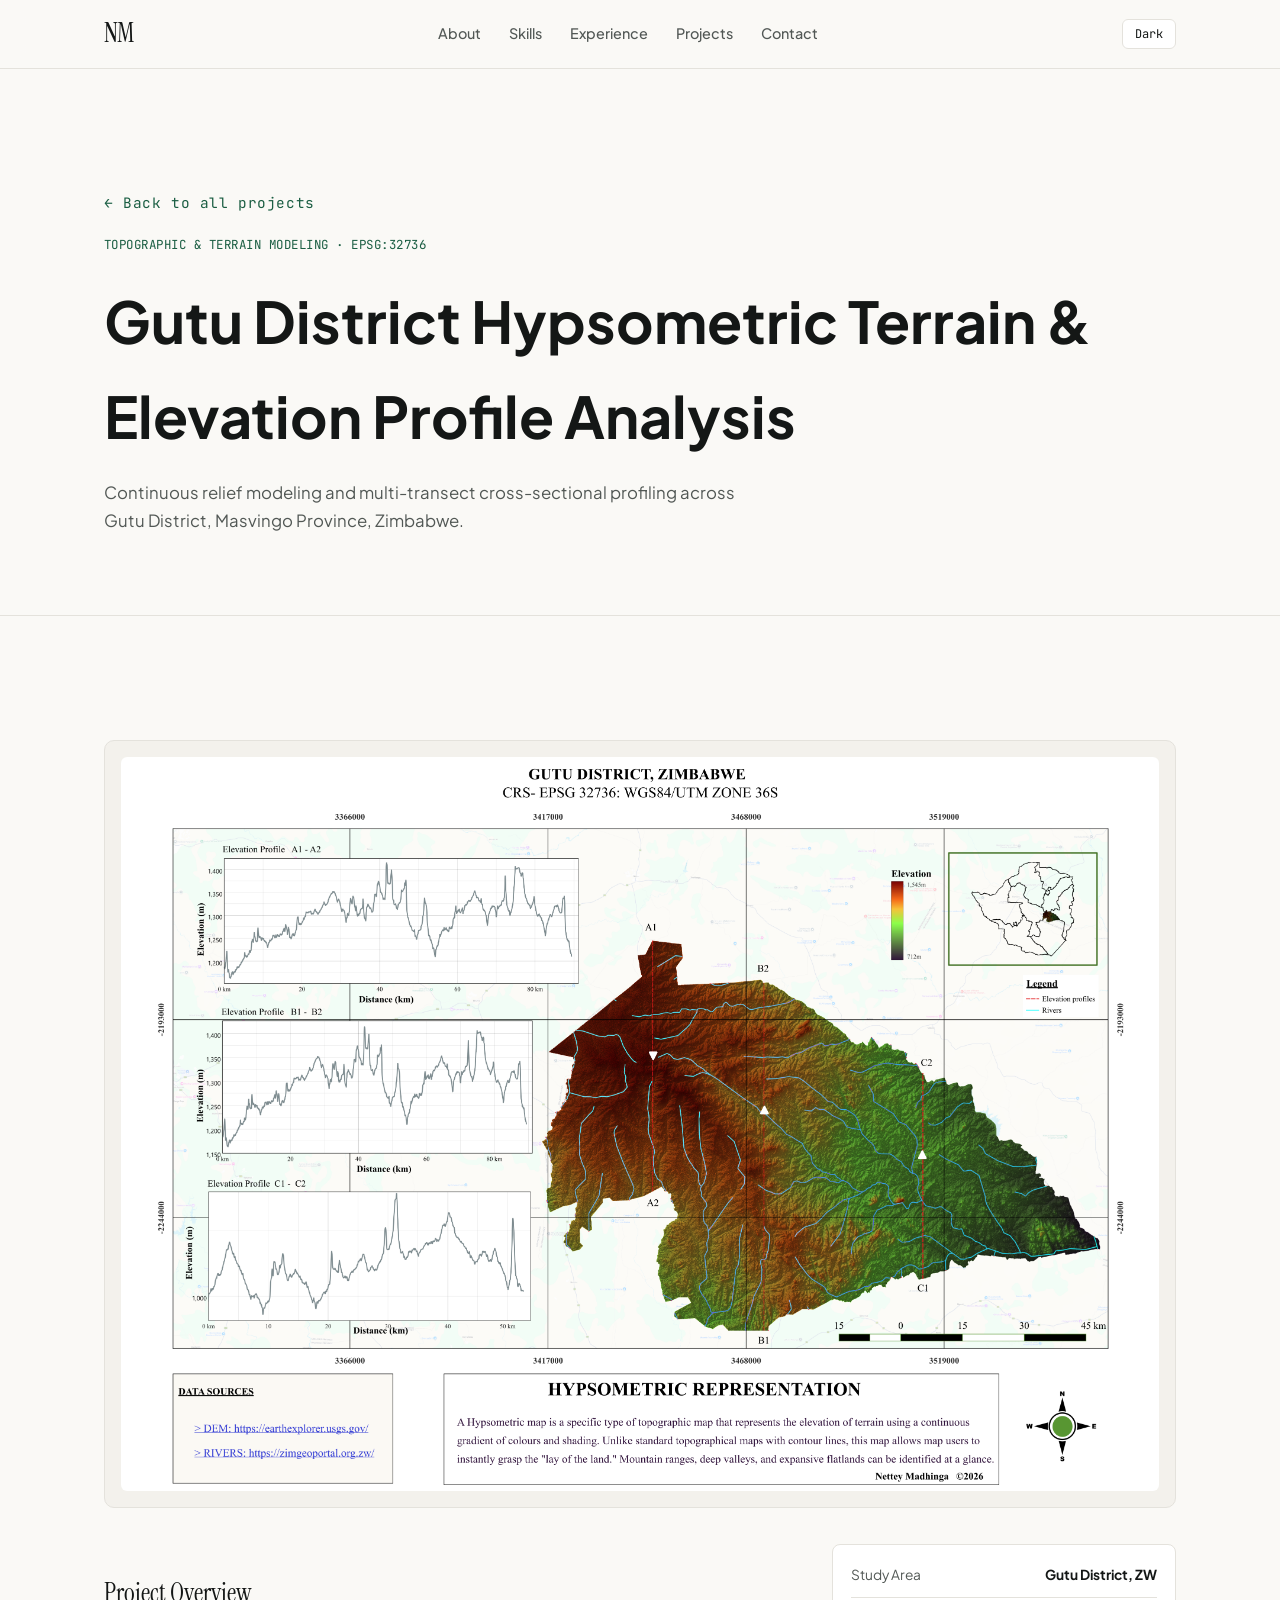
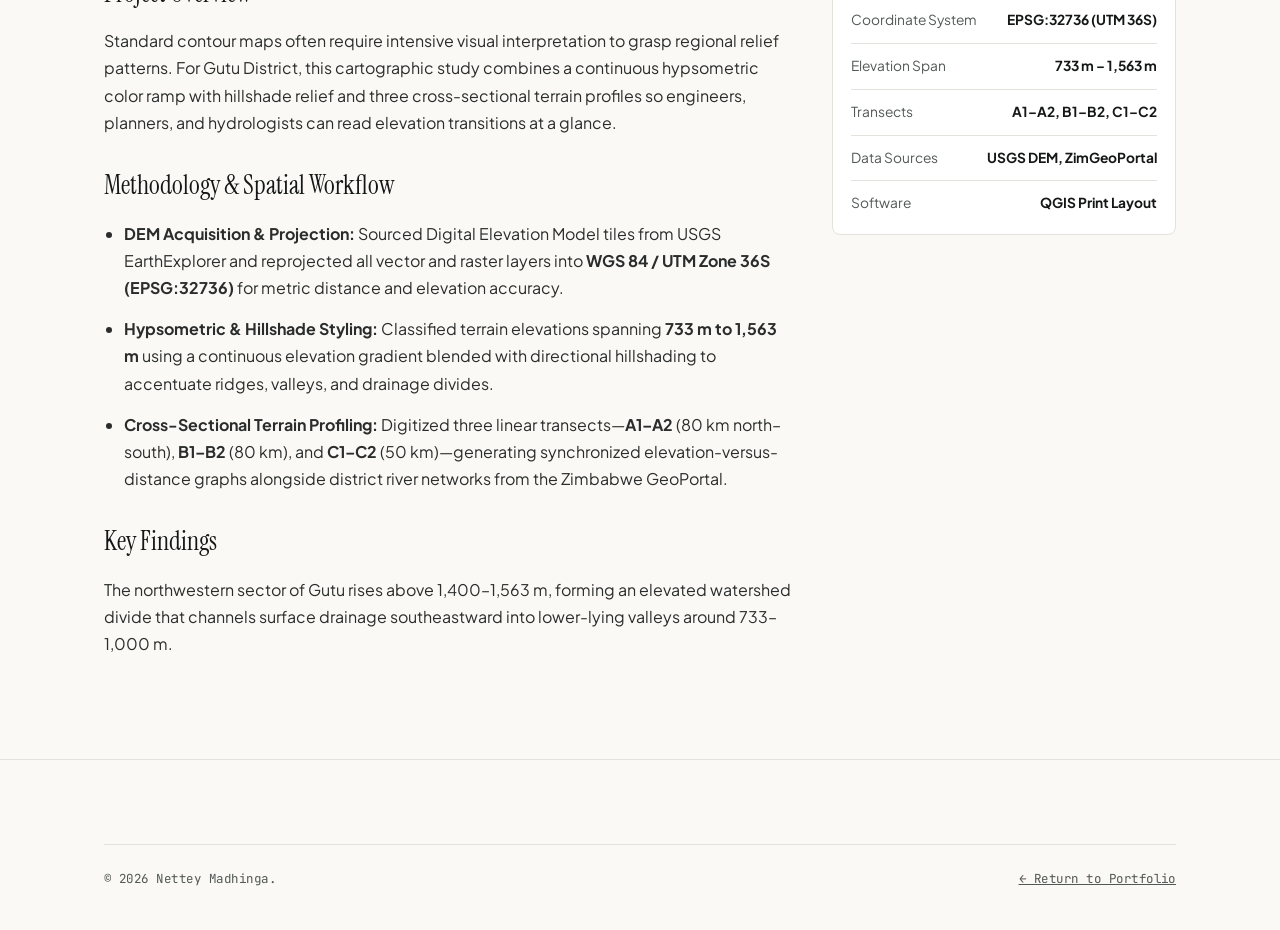
==== projects/gutu-hypsometric.html @ f02226f6 "Add dedicated case studies, Jack Dangermond quote, Oct 2025 graduation, and VS Code" ====
<!DOCTYPE html>
<html lang="en">
<head>
  <meta charset="UTF-8" />
  <meta name="viewport" content="width=device-width, initial-scale=1.0" />
  <title>Gutu District Hypsometric Analysis — Nettey Madhinga</title>
  <link rel="preconnect" href="https://fonts.googleapis.com" />
  <link rel="preconnect" href="https://fonts.gstatic.com" crossorigin />
  <link href="https://fonts.googleapis.com/css2?family=Instrument+Serif:ital@0;1&family=JetBrains+Mono:wght@400;500&family=Plus+Jakarta+Sans:wght@400;500;600;700&display=swap" rel="stylesheet" />
  <link rel="stylesheet" href="../css/style.css" />
  <style>
    .case-hero { padding: 120px 0 48px; border-bottom: 1px solid var(--border); }
    .back-link { display: inline-block; margin-bottom: 20px; color: var(--accent); text-decoration: none; font-size: 0.9rem; }
    .case-map-frame { background: var(--bg-alt); border: 1px solid var(--border); border-radius: 10px; padding: 16px; margin: 36px 0; }
    .case-map-frame img { width: 100%; height: auto; display: block; border-radius: 6px; }
    .case-grid { display: grid; grid-template-columns: 2fr 1fr; gap: 40px; align-items: start; margin-top: 32px; }
    .case-content h3 { margin: 28px 0 12px; font-family: 'Instrument Serif', Georgia, serif; font-size: 1.65rem; font-weight: 400; }
    .case-content p, .case-content li { line-height: 1.7; opacity: 0.9; margin-bottom: 14px; }
    .case-content ul { padding-left: 20px; }
    @media (max-width: 820px) { .case-grid { grid-template-columns: 1fr; } }
  </style>
</head>
<body>
  <header class="site-header">
    <div class="container nav-inner">
      <a href="../index.html" class="brand-mark">NM</a>
      <nav class="nav-links" id="navLinks">
        <a href="../index.html#about">About</a>
        <a href="../index.html#skills">Skills</a>
        <a href="../index.html#experience">Experience</a>
        <a href="../index.html#projects">Projects</a>
        <a href="../index.html#contact">Contact</a>
      </nav>
      <div class="nav-actions">
        <button id="themeToggle" class="icon-btn" aria-label="Toggle dark mode"><span class="theme-label">Dark</span></button>
        <button id="menuToggle" class="icon-btn mobile-only" aria-label="Open menu">Menu</button>
      </div>
    </div>
  </header>

  <main>
    <section class="case-hero">
      <div class="container">
        <a href="../index.html#projects" class="back-link mono">← Back to all projects</a>
        <div class="eyebrow mono">TOPOGRAPHIC & TERRAIN MODELING · EPSG:32736</div>
        <h1 style="font-size: clamp(2.2rem, 4.5vw, 3.6rem); margin: 12px 0 16px;">Gutu District Hypsometric Terrain & Elevation Profile Analysis</h1>
        <p class="hero-lead">Continuous relief modeling and multi-transect cross-sectional profiling across Gutu District, Masvingo Province, Zimbabwe.</p>
      </div>
    </section>

    <section class="section">
      <div class="container">
        <div class="case-map-frame">
          <img src="../assets/maps/gutu-hypsometric.png" alt="Gutu District Hypsometric Representation and Elevation Profiles" />
        </div>

        <div class="case-grid">
          <div class="case-content">
            <h3>Project Overview</h3>
            <p>
              Standard contour maps often require intensive visual interpretation to grasp regional relief patterns. For Gutu District, this cartographic study combines a continuous hypsometric color ramp with hillshade relief and three cross-sectional terrain profiles so engineers, planners, and hydrologists can read elevation transitions at a glance.
            </p>

            <h3>Methodology & Spatial Workflow</h3>
            <ul>
              <li><strong>DEM Acquisition & Projection:</strong> Sourced Digital Elevation Model tiles from USGS EarthExplorer and reprojected all vector and raster layers into <strong>WGS 84 / UTM Zone 36S (EPSG:32736)</strong> for metric distance and elevation accuracy.</li>
              <li><strong>Hypsometric & Hillshade Styling:</strong> Classified terrain elevations spanning <strong>733 m to 1,563 m</strong> using a continuous elevation gradient blended with directional hillshading to accentuate ridges, valleys, and drainage divides.</li>
              <li><strong>Cross-Sectional Terrain Profiling:</strong> Digitized three linear transects—<strong>A1–A2</strong> (80 km north–south), <strong>B1–B2</strong> (80 km), and <strong>C1–C2</strong> (50 km)—generating synchronized elevation-versus-distance graphs alongside district river networks from the Zimbabwe GeoPortal.</li>
            </ul>

            <h3>Key Findings</h3>
            <p>
              The northwestern sector of Gutu rises above 1,400–1,563 m, forming an elevated watershed divide that channels surface drainage southeastward into lower-lying valleys around 733–1,000 m.
            </p>
          </div>

          <aside class="spec-card">
            <div class="spec-row"><span>Study Area</span><b>Gutu District, ZW</b></div>
            <div class="spec-row"><span>Coordinate System</span><b>EPSG:32736 (UTM 36S)</b></div>
            <div class="spec-row"><span>Elevation Span</span><b>733 m – 1,563 m</b></div>
            <div class="spec-row"><span>Transects</span><b>A1–A2, B1–B2, C1–C2</b></div>
            <div class="spec-row"><span>Data Sources</span><b>USGS DEM, ZimGeoPortal</b></div>
            <div class="spec-row"><span>Software</span><b>QGIS Print Layout</b></div>
          </aside>
        </div>
      </div>
    </section>
  </main>

  <footer class="site-footer">
    <div class="container">
      <div class="footer-bottom mono">
        <span>© <span id="year"></span> Nettey Madhinga.</span>
        <a href="../index.html#projects" style="color: inherit;">← Return to Portfolio</a>
      </div>
    </div>
  </footer>
  <script src="../js/main.js"></script>
</body>
</html>
---- css/style.css ----
/* =========================================================
   EDITORIAL CARTOGRAPHIC DESIGN SYSTEM
   ========================================================= */
:root {
  --bg: #FAF9F6;
  --bg-alt: #F3F1EC;
  --surface: #FFFFFF;
  --ink: #141716;
  --ink-muted: #525855;
  --accent: #1B5E43;
  --accent-soft: rgba(27, 94, 67, 0.08);
  --border: #E4E2DC;
  --font-serif: 'Instrument Serif', Georgia, serif;
  --font-sans: 'Plus Jakarta Sans', -apple-system, BlinkMacSystemFont, sans-serif;
  --font-mono: 'JetBrains Mono', monospace;
}

[data-theme="dark"] {
  --bg: #111413;
  --bg-alt: #171B19;
  --surface: #1C211E;
  --ink: #F2F1ED;
  --ink-muted: #9BA39F;
  --accent: #48A87E;
  --accent-soft: rgba(72, 168, 126, 0.12);
  --border: #282E2B;
}

*, *::before, *::after {
  box-sizing: border-box;
  margin: 0;
  padding: 0;
}

html {
  scroll-behavior: smooth;
}

body {
  background-color: var(--bg);
  color: var(--ink);
  font-family: var(--font-sans);
  line-height: 1.65;
  -webkit-font-smoothing: antialiased;
  transition: background-color 0.25s ease, color 0.25s ease;
}

.mono {
  font-family: var(--font-mono);
  font-size: 0.78rem;
  letter-spacing: 0.04em;
}

.container {
  width: 100%;
  max-width: 1120px;
  margin: 0 auto;
  padding: 0 24px;
}

/* =========================================================
   HEADER & NAVIGATION
   ========================================================= */
.site-header {
  position: sticky;
  top: 0;
  z-index: 100;
  background: color-mix(in srgb, var(--bg) 88%, transparent);
  backdrop-filter: blur(12px);
  border-bottom: 1px solid var(--border);
}

.nav-inner {
  height: 68px;
  display: flex;
  align-items: center;
  justify-content: space-between;
}

.brand-mark {
  font-family: var(--font-serif);
  font-size: 1.65rem;
  color: var(--ink);
  text-decoration: none;
  letter-spacing: -0.02em;
}

.nav-links {
  display: flex;
  gap: 28px;
}

.nav-links a {
  text-decoration: none;
  color: var(--ink-muted);
  font-size: 0.9rem;
  font-weight: 500;
  transition: color 0.2s;
}

.nav-links a:hover {
  color: var(--accent);
}

.nav-actions {
  display: flex;
  gap: 10px;
}

.icon-btn {
  background: var(--surface);
  border: 1px solid var(--border);
  color: var(--ink);
  padding: 6px 12px;
  border-radius: 6px;
  font-family: var(--font-mono);
  font-size: 0.75rem;
  cursor: pointer;
}

.icon-btn:hover {
  border-color: var(--accent);
}

.mobile-only {
  display: none;
}

/* =========================================================
   HERO SECTION WITH TOPOGRAPHIC CONTOUR LINES
   ========================================================= */
.hero {
  position: relative;
  padding: 96px 0 72px;
  border-bottom: 1px solid var(--border);
  overflow: hidden;
}

.topo-bg {
  position: absolute;
  inset: 0;
  opacity: 0.06;
  pointer-events: none;
  background-image: url("data:image/svg+xml,%3Csvg width='400' height='400' viewBox='0 0 400 400' xmlns='http://www.w3.org/2000/svg'%3E%3Cpath d='M0 100 Q 120 40, 240 110 T 400 90 M0 200 Q 150 130, 260 210 T 400 180 M0 310 Q 110 250, 250 320 T 400 290' fill='none' stroke='%231B5E43' stroke-width='1.5'/%3E%3C/svg%3E");
}

.eyebrow {
  color: var(--accent);
  text-transform: uppercase;
  margin-bottom: 18px;
}

.hero h1 {
  font-family: var(--font-serif);
  font-weight: 400;
  font-size: clamp(3.4rem, 7vw, 5.5rem);
  line-height: 0.98;
  letter-spacing: -0.02em;
  margin-bottom: 20px;
}

.hero h1 em {
  font-style: italic;
  color: var(--accent);
}

.hero-subtitle {
  font-size: 1.1rem;
  font-weight: 600;
  margin-bottom: 14px;
}

.hero-lead {
  max-width: 640px;
  color: var(--ink-muted);
  font-size: 1.05rem;
  margin-bottom: 32px;
}

.hero-cta {
  display: flex;
  flex-wrap: wrap;
  gap: 12px;
  margin-bottom: 56px;
}

.btn {
  display: inline-flex;
  align-items: center;
  padding: 12px 22px;
  border-radius: 6px;
  font-size: 0.9rem;
  font-weight: 600;
  text-decoration: none;
  transition: all 0.2s ease;
}

.btn-primary {
  background: var(--accent);
  color: #FFFFFF;
}

.btn-primary:hover {
  filter: brightness(1.08);
}

.btn-outline {
  border: 1px solid var(--border);
  background: var(--surface);
  color: var(--ink);
}

.btn-outline:hover {
  border-color: var(--accent);
}

.btn-ghost {
  color: var(--ink-muted);
}

.btn-ghost:hover {
  color: var(--ink);
}

.metrics-bar {
  display: grid;
  grid-template-columns: repeat(4, 1fr);
  gap: 20px;
  padding-top: 32px;
  border-top: 1px solid var(--border);
}

.metric b {
  display: block;
  font-family: var(--font-serif);
  font-size: 1.75rem;
  font-weight: 400;
  line-height: 1.2;
}

.metric span {
  font-size: 0.85rem;
  color: var(--ink-muted);
}

/* =========================================================
   GENERAL SECTIONS
   ========================================================= */
.section {
  padding: 88px 0;
  border-bottom: 1px solid var(--border);
}

.section-alt {
  background: var(--bg-alt);
}

.section-eyebrow {
  color: var(--accent);
  text-transform: uppercase;
  margin-bottom: 10px;
}

.section h2 {
  font-family: var(--font-serif);
  font-weight: 400;
  font-size: clamp(2.1rem, 4vw, 3rem);
  line-height: 1.1;
  margin-bottom: 28px;
}

.section-intro {
  color: var(--ink-muted);
  max-width: 600px;
  margin-top: -14px;
  margin-bottom: 36px;
}

/* =========================================================
   01 — ABOUT
   ========================================================= */
.about-grid {
  display: grid;
  grid-template-columns: 1.35fr 1fr;
  gap: 48px;
  align-items: start;
}

.about-text p {
  margin-bottom: 18px;
  color: var(--ink-muted);
  font-size: 1.02rem;
}

.about-text strong {
  color: var(--ink);
}

.portrait-frame {
  width: 100%;
  aspect-ratio: 4 / 4;
  background: var(--bg-alt);
  border: 1px solid var(--border);
  border-radius: 8px;
  overflow: hidden;
  margin-bottom: 18px;
}

.portrait-frame img {
  width: 100%;
  height: 100%;
  object-fit: cover;
  object-position: center top;
  display: block;
}

.portrait-placeholder {
  width: 100%;
  height: 100%;
  align-items: center;
  justify-content: center;
  color: var(--ink-muted);
}

.spec-card {
  background: var(--surface);
  border: 1px solid var(--border);
  border-radius: 8px;
  padding: 8px 18px;
}

.spec-row {
  display: flex;
  justify-content: space-between;
  gap: 12px;
  padding: 11px 0;
  border-bottom: 1px solid var(--border);
  font-size: 0.86rem;
}

.spec-row:last-child {
  border-bottom: none;
}

.spec-row span {
  color: var(--ink-muted);
}

/* =========================================================
   02 — SKILLS
   ========================================================= */
.skills-grid {
  display: grid;
  grid-template-columns: repeat(2, 1fr);
  gap: 24px 40px;
}

.skill-head {
  display: flex;
  justify-content: space-between;
  margin-bottom: 8px;
  font-size: 0.92rem;
}

.skill-bar {
  height: 6px;
  background: var(--border);
  border-radius: 99px;
  overflow: hidden;
}

.skill-bar i {
  display: block;
  height: 100%;
  background: var(--accent);
  border-radius: 99px;
}

/* =========================================================
   03 — EXPERIENCE & EDUCATION
   ========================================================= */
.timeline {
  display: flex;
  flex-direction: column;
  gap: 32px;
  margin-bottom: 48px;
}

.timeline-item {
  display: grid;
  grid-template-columns: 160px 20px 1fr;
  gap: 20px;
  align-items: start;
}

.timeline-date {
  color: var(--ink-muted);
  padding-top: 3px;
}

.timeline-dot {
  width: 10px;
  height: 10px;
  border-radius: 50%;
  background: var(--accent);
  margin-top: 7px;
  box-shadow: 0 0 0 4px var(--accent-soft);
}

.timeline-meta {
  color: var(--accent);
  display: block;
  margin-bottom: 4px;
}

.timeline-body h4 {
  font-size: 1.12rem;
  margin-bottom: 2px;
}

.timeline-org {
  font-weight: 600;
  font-size: 0.9rem;
  color: var(--ink-muted);
  margin-bottom: 10px;
}

.timeline-body ul {
  padding-left: 18px;
  color: var(--ink-muted);
  font-size: 0.94rem;
}

.timeline-body li {
  margin-bottom: 6px;
}

.edu-block {
  background: var(--surface);
  border: 1px solid var(--border);
  border-radius: 8px;
  padding: 24px;
}

.edu-block h3 {
  font-family: var(--font-serif);
  font-size: 1.5rem;
  font-weight: 400;
  margin-bottom: 14px;
}

.edu-row {
  display: flex;
  justify-content: space-between;
  align-items: center;
  padding: 12px 0;
  border-top: 1px solid var(--border);
  gap: 16px;
}

.edu-row b {
  display: block;
}

.edu-row span {
  font-size: 0.88rem;
  color: var(--ink-muted);
}

/* =========================================================
   04 — PROJECTS GRID
   ========================================================= */
.projects-grid {
  display: grid;
  grid-template-columns: repeat(2, 1fr);
  gap: 28px;
}

.project-featured {
  grid-column: 1 / -1;
  display: grid;
  grid-template-columns: 1.15fr 1fr;
}

.project-card {
  background: var(--surface);
  border: 1px solid var(--border);
  border-radius: 10px;
  overflow: hidden;
  transition: transform 0.2s ease, border-color 0.2s ease;
}

.project-card:hover {
  transform: translateY(-3px);
  border-color: var(--accent);
}

.project-img {
  position: relative;
  aspect-ratio: 4 / 3;
  background: var(--bg-alt);
  border-bottom: 1px solid var(--border);
  display: flex;
  align-items: center;
  justify-content: center;
  padding: 10px;
}

.project-featured .project-img {
  border-bottom: none;
  border-right: 1px solid var(--border);
}

.project-img img {
  width: 100%;
  height: 100%;
  object-fit: contain;
  display: block;
}

.img-fallback {
  color: var(--accent);
  padding: 12px;
  text-align: center;
}

.project-body {
  padding: 26px;
  display: flex;
  flex-direction: column;
}

.project-coords {
  color: var(--accent);
  margin-bottom: 8px;
}

.project-body h3 {
  font-family: var(--font-serif);
  font-weight: 400;
  font-size: 1.65rem;
  line-height: 1.2;
  margin-bottom: 12px;
}

.project-body p {
  color: var(--ink-muted);
  font-size: 0.94rem;
  margin-bottom: 20px;
}

.project-stats {
  display: flex;
  gap: 28px;
  padding: 14px 0;
  border-top: 1px solid var(--border);
  border-bottom: 1px solid var(--border);
  margin-bottom: 18px;
}

.project-stats b {
  display: block;
  font-size: 0.95rem;
}

.project-stats span {
  font-size: 0.78rem;
  color: var(--ink-muted);
}

.project-link {
  color: var(--accent);
  font-weight: 600;
  text-decoration: none;
  font-size: 0.92rem;
  margin-top: auto;
}

/* =========================================================
   05 — WRITING
   ========================================================= */
.writing-list {
  border-top: 1px solid var(--border);
}

.writing-item {
  display: grid;
  grid-template-columns: 110px 1fr auto;
  gap: 24px;
  align-items: center;
  padding: 24px 0;
  border-bottom: 1px solid var(--border);
}

.writing-item time {
  color: var(--ink-muted);
}

.writing-item h4 {
  font-size: 1.08rem;
  margin-bottom: 4px;
}

.writing-item p {
  color: var(--ink-muted);
  font-size: 0.92rem;
}

.writing-item a {
  color: var(--accent);
  font-weight: 600;
  text-decoration: none;
  white-space: nowrap;
}

/* =========================================================
   06 — FOOTER
   ========================================================= */
.site-footer {
  padding: 84px 0 40px;
}

.footer-grid {
  display: grid;
  grid-template-columns: 1.2fr 1fr;
  gap: 48px;
  margin-bottom: 56px;
}

.site-footer h2 {
  font-family: var(--font-serif);
  font-weight: 400;
  font-size: clamp(2.2rem, 4vw, 3.2rem);
  line-height: 1.1;
  margin-bottom: 16px;
}

.footer-note {
  color: var(--ink-muted);
  max-width: 440px;
}

.contact-label {
  color: var(--ink-muted);
  text-transform: uppercase;
  margin-bottom: 14px;
}

.contact-links a {
  display: flex;
  justify-content: space-between;
  padding: 13px 0;
  border-bottom: 1px solid var(--border);
  text-decoration: none;
  color: var(--ink);
  font-size: 0.95rem;
}

.contact-links a:hover span:last-child {
  color: var(--accent);
}

.footer-bottom {
  display: flex;
  justify-content: space-between;
  padding-top: 24px;
  border-top: 1px solid var(--border);
  color: var(--ink-muted);
}

/* =========================================================
   SCROLL REVEAL & RESPONSIVE RULES
   ========================================================= */
.reveal {
  opacity: 0;
  transform: translateY(16px);
  transition: opacity 0.6s ease, transform 0.6s ease;
}

.reveal.visible {
  opacity: 1;
  transform: translateY(0);
}

@media (max-width: 900px) {
  .about-grid,
  .project-featured,
  .projects-grid,
  .footer-grid {
    grid-template-columns: 1fr;
  }

  .project-featured .project-img {
    border-right: none;
    border-bottom: 1px solid var(--border);
  }

  .metrics-bar {
    grid-template-columns: repeat(2, 1fr);
  }
}

@media (max-width: 680px) {
  .mobile-only {
    display: inline-flex;
  }

  .nav-links {
    display: none;
    position: absolute;
    top: 68px;
    left: 0;
    right: 0;
    background: var(--bg);
    border-bottom: 1px solid var(--border);
    flex-direction: column;
    padding: 20px 24px;
    gap: 16px;
  }

  .nav-links.open {
    display: flex;
  }

  .skills-grid,
  .timeline-item,
  .writing-item {
    grid-template-columns: 1fr;
    gap: 8px;
  }

  .timeline-dot {
    display: none;
  }

  .footer-bottom {
    flex-direction: column;
    gap: 8px;
  }
}
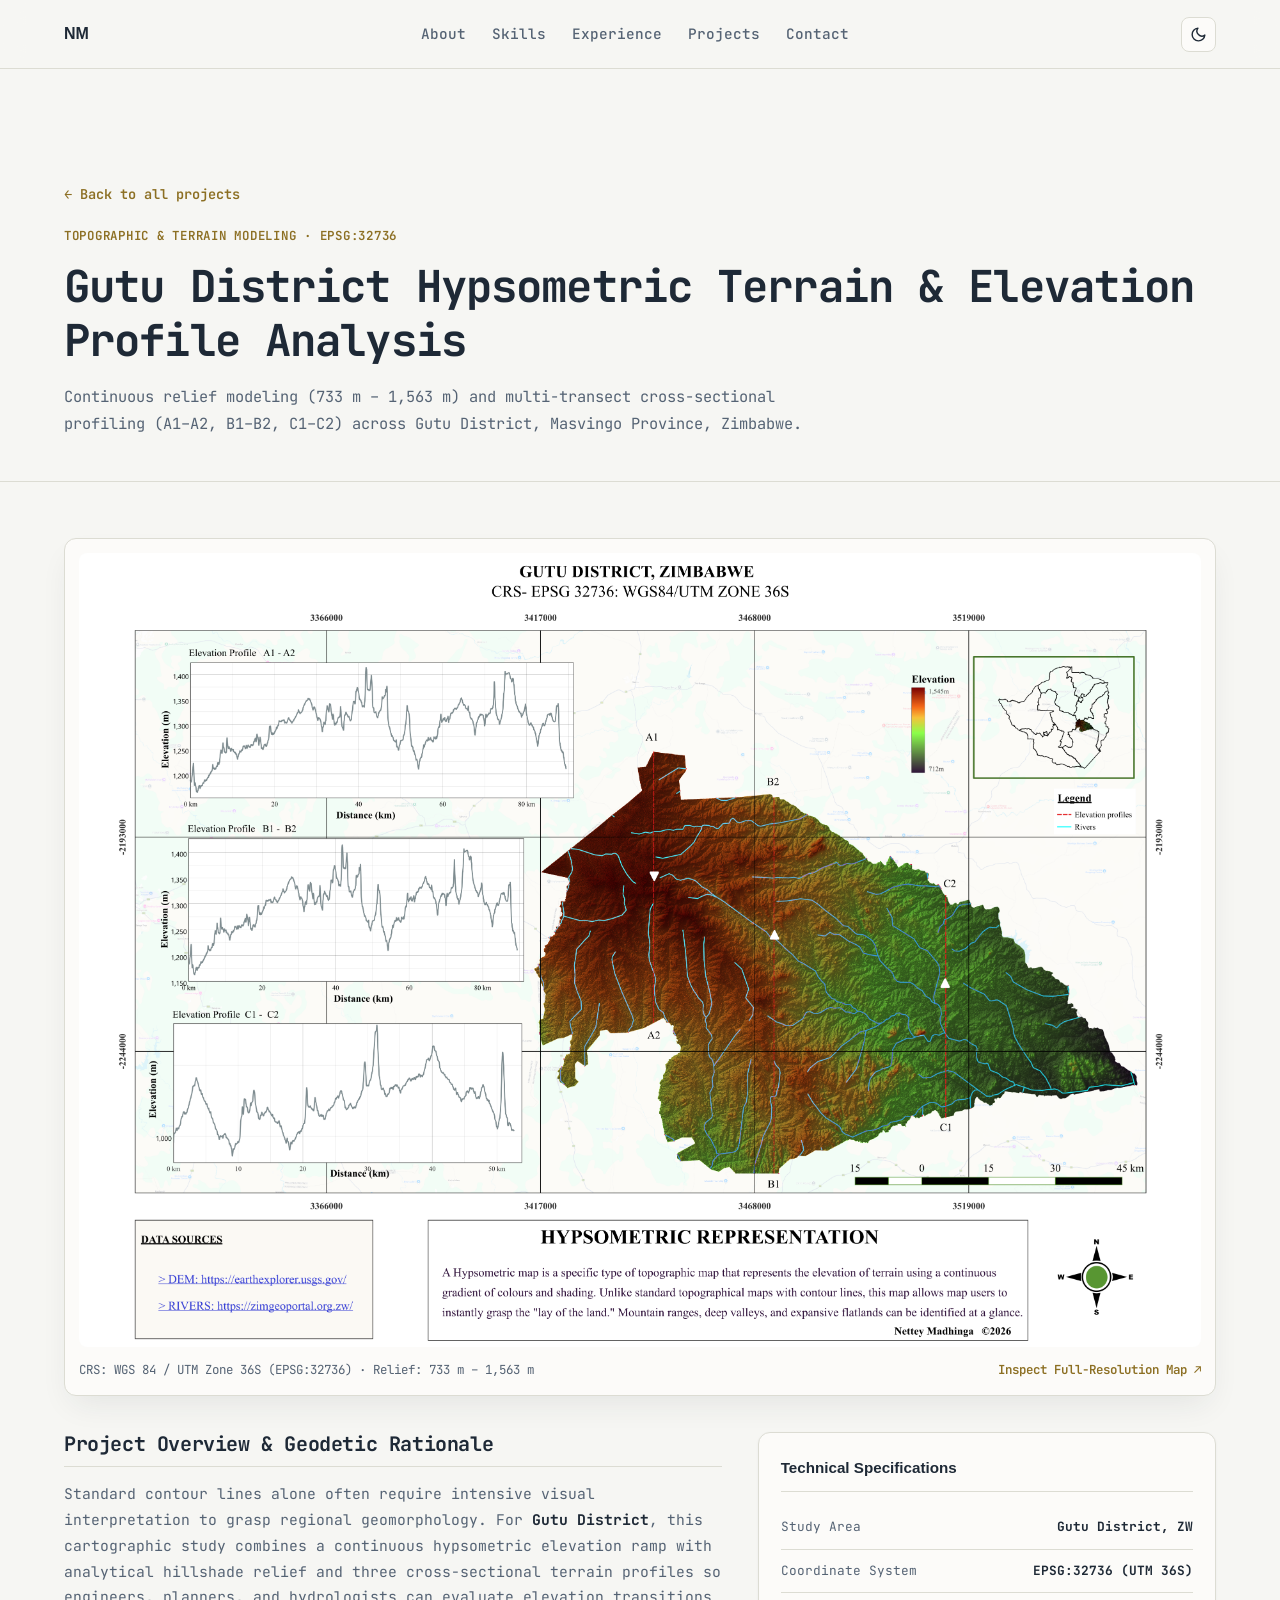
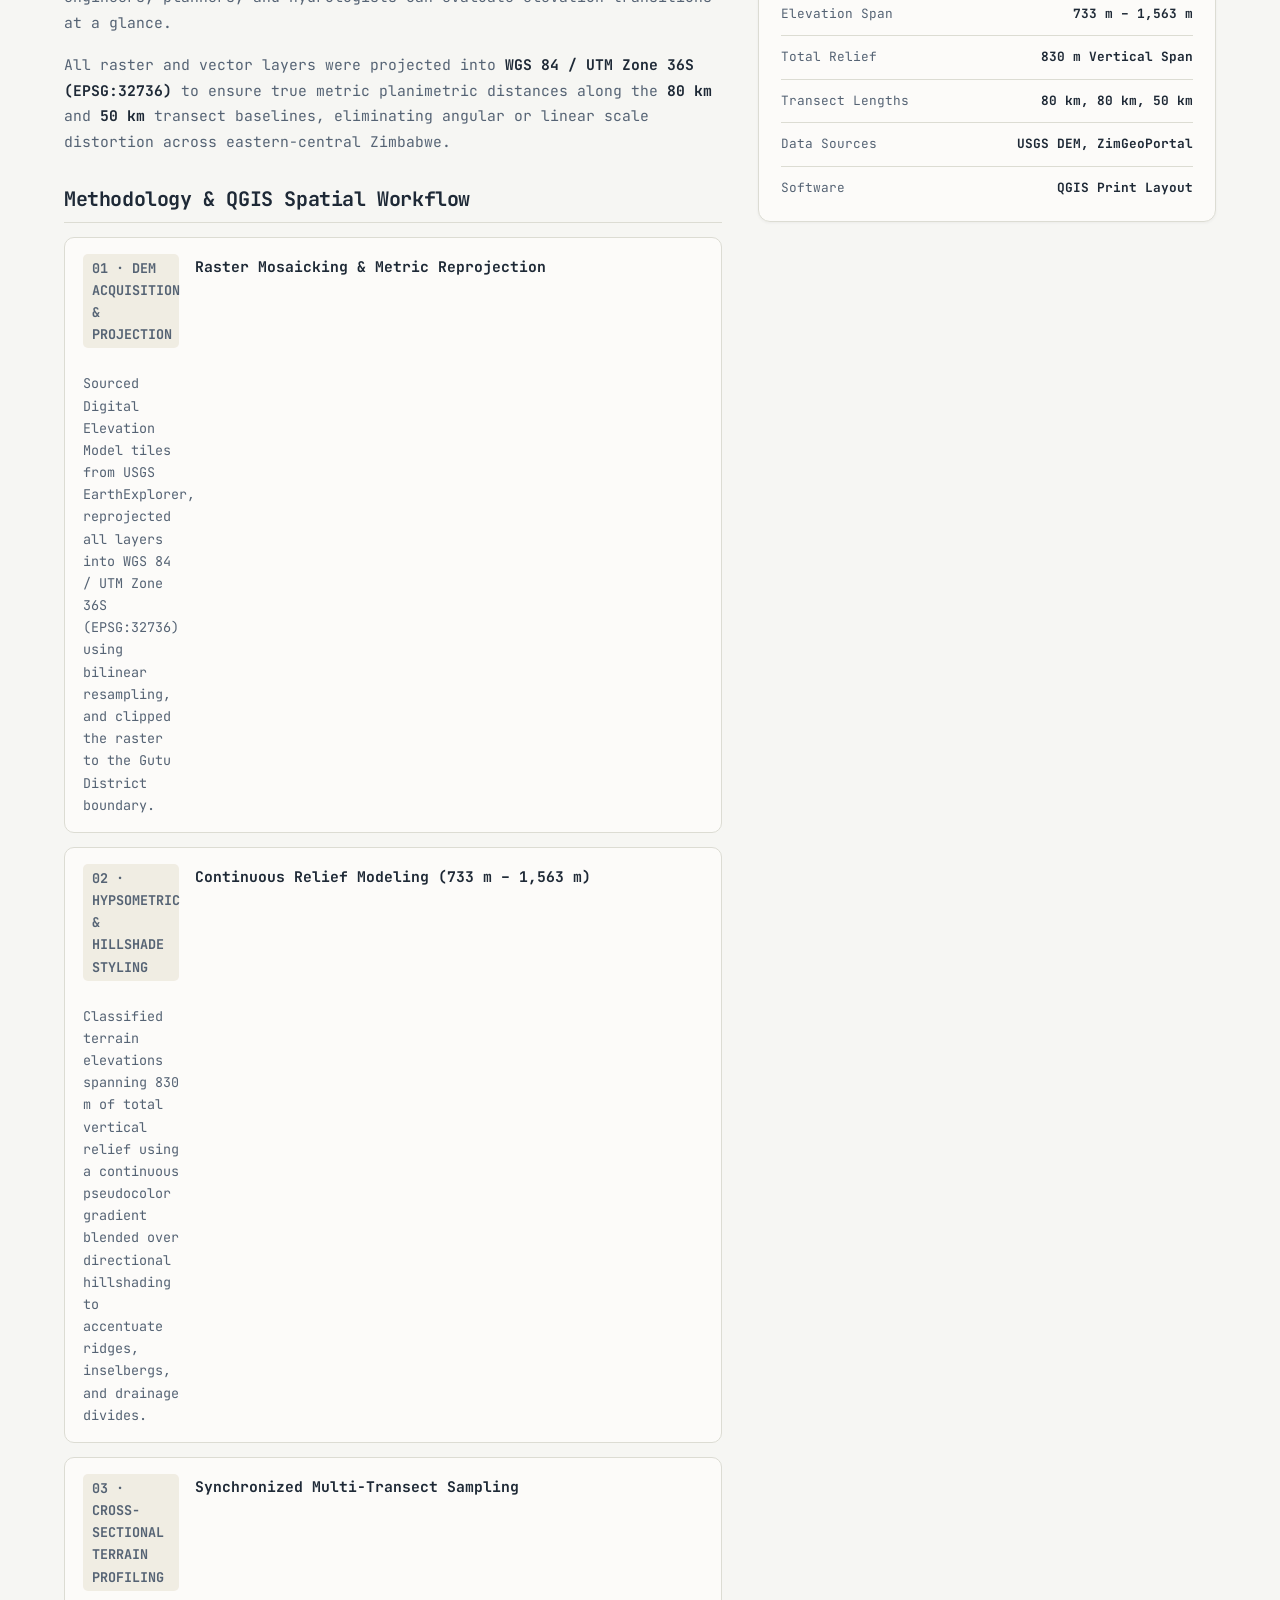
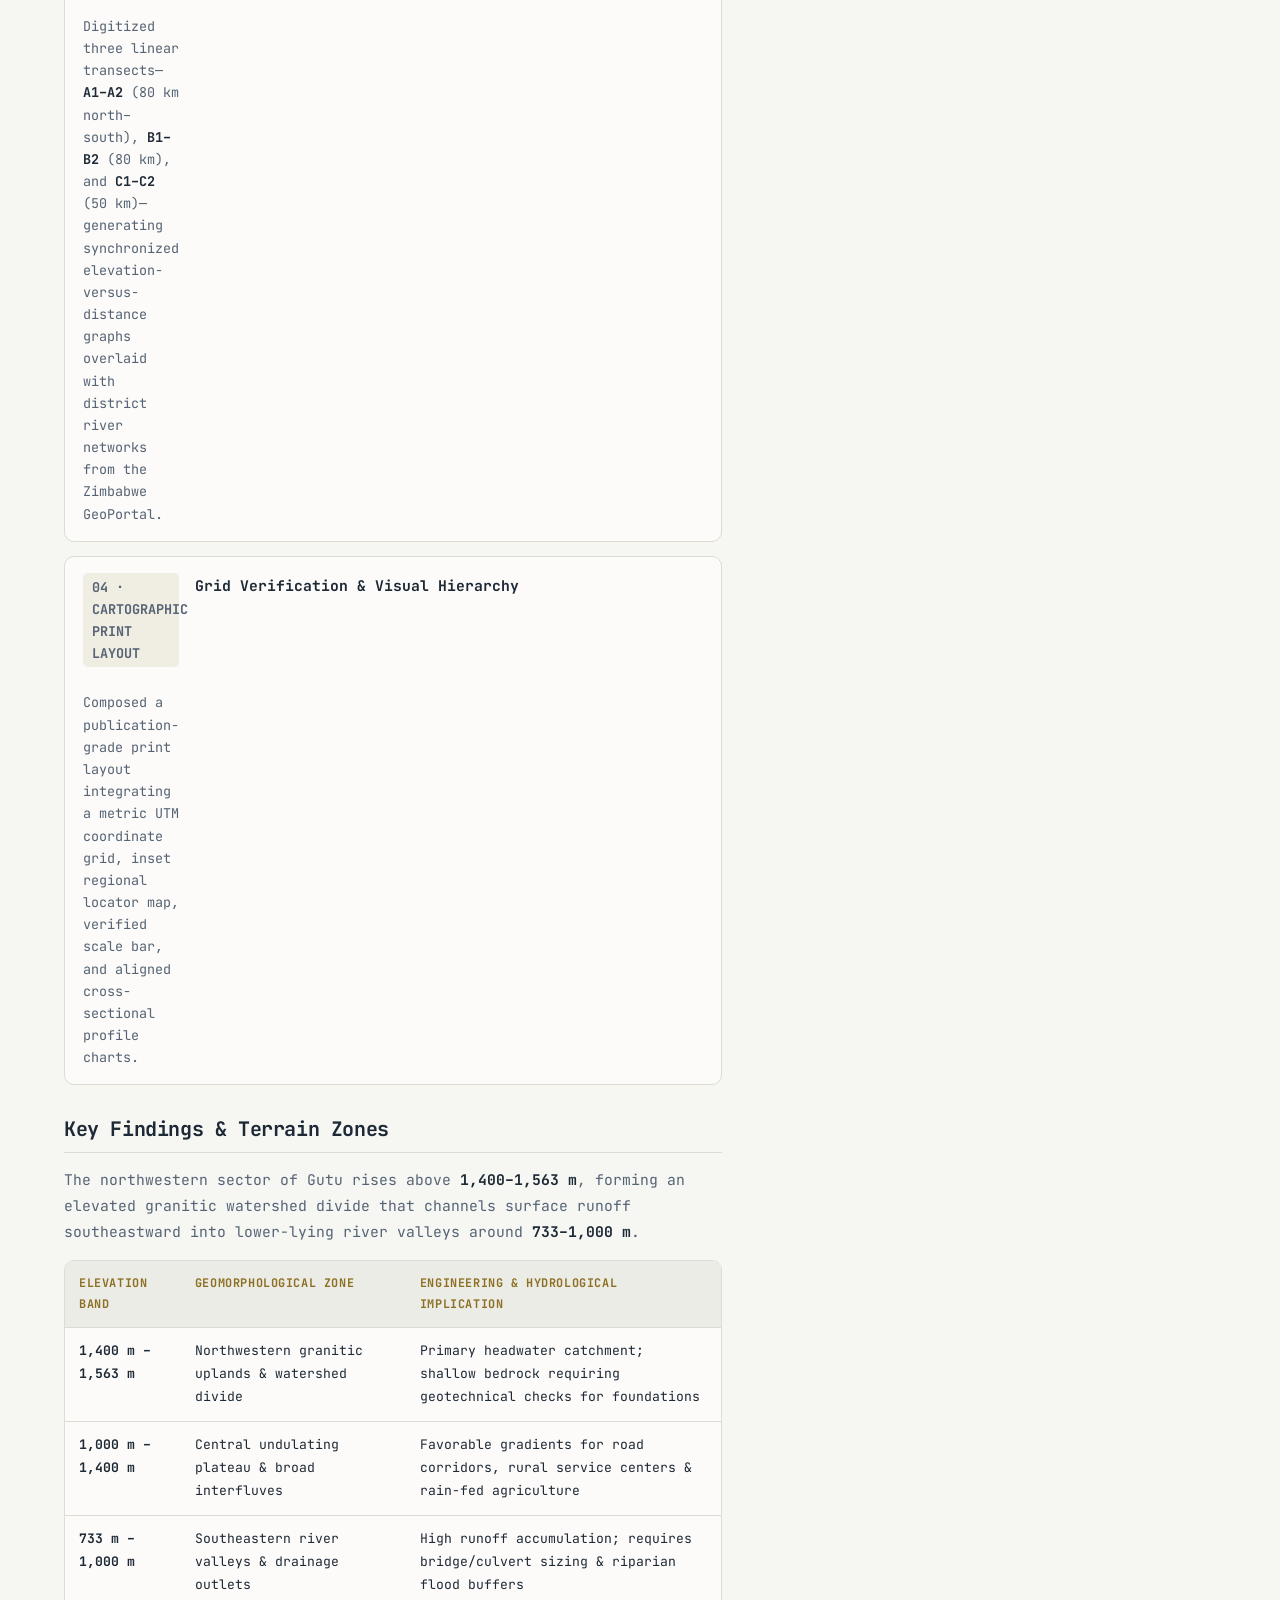
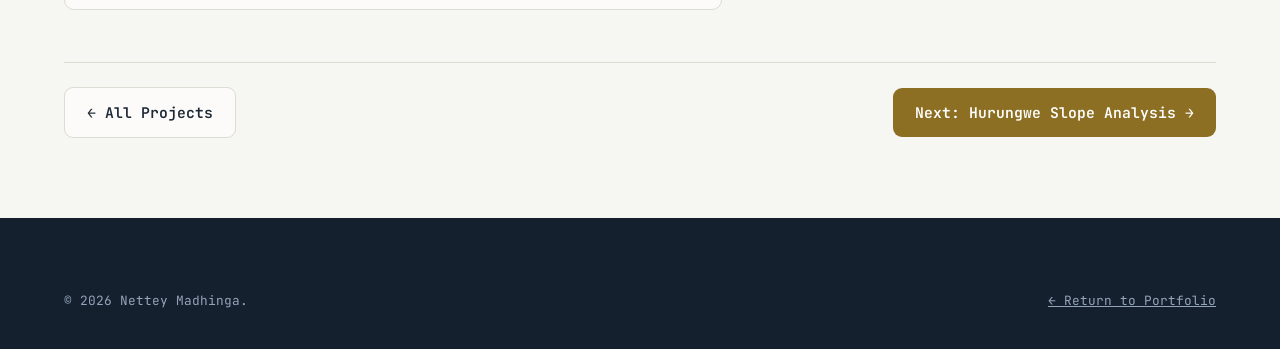
==== commit 555ed8d1: "Upgrade Gutu hypsometric case study styling, workflow, and findings" ====
--- a/projects/gutu-hypsometric.html
+++ b/projects/gutu-hypsometric.html
@@ -4,20 +4,55 @@
   <meta charset="UTF-8" />
   <meta name="viewport" content="width=device-width, initial-scale=1.0" />
   <title>Gutu District Hypsometric Analysis — Nettey Madhinga</title>
+  <meta name="description" content="Continuous hypsometric relief model (733 m – 1,563 m) in WGS 84 / UTM Zone 36S (EPSG:32736) with three cross-sectional terrain profiles (A1–A2, B1–B2, C1–C2) across Gutu District, Zimbabwe." />
+
   <link rel="preconnect" href="https://fonts.googleapis.com" />
   <link rel="preconnect" href="https://fonts.gstatic.com" crossorigin />
-  <link href="https://fonts.googleapis.com/css2?family=Instrument+Serif:ital@0;1&family=JetBrains+Mono:wght@400;500&family=Plus+Jakarta+Sans:wght@400;500;600;700&display=swap" rel="stylesheet" />
-  <link rel="stylesheet" href="../css/style.css" />
+  <link href="https://fonts.googleapis.com/css2?family=JetBrains+Mono:ital,wght@0,400;0,500;0,600;0,700;1,400;1,500&display=swap" rel="stylesheet" />
+
+  <link rel="stylesheet" href="../css/style.css?v=7" />
   <style>
-    .case-hero { padding: 120px 0 48px; border-bottom: 1px solid var(--border); }
-    .back-link { display: inline-block; margin-bottom: 20px; color: var(--accent); text-decoration: none; font-size: 0.9rem; }
-    .case-map-frame { background: var(--bg-alt); border: 1px solid var(--border); border-radius: 10px; padding: 16px; margin: 36px 0; }
-    .case-map-frame img { width: 100%; height: auto; display: block; border-radius: 6px; }
-    .case-grid { display: grid; grid-template-columns: 2fr 1fr; gap: 40px; align-items: start; margin-top: 32px; }
-    .case-content h3 { margin: 28px 0 12px; font-family: 'Instrument Serif', Georgia, serif; font-size: 1.65rem; font-weight: 400; }
-    .case-content p, .case-content li { line-height: 1.7; opacity: 0.9; margin-bottom: 14px; }
-    .case-content ul { padding-left: 20px; }
-    @media (max-width: 820px) { .case-grid { grid-template-columns: 1fr; } }
+    .case-hero { padding: 112px 0 44px; border-bottom: 1px solid var(--border); }
+    .back-link { display: inline-block; margin-bottom: 18px; color: var(--accent); text-decoration: none; font-size: 0.85rem; font-weight: 600; }
+    .back-link:hover { text-decoration: underline; }
+    .eyebrow { font-size: 0.78rem; font-weight: 600; letter-spacing: 0.06em; color: var(--accent); }
+    .case-hero h1 { font-size: clamp(1.85rem, 3.6vw, 2.75rem); color: var(--ink); margin: 12px 0 16px; }
+    .case-lead { color: var(--muted); max-width: 780px; margin: 0; font-size: 0.96rem; }
+
+    .case-map-frame { background: var(--surface); border: 1px solid var(--border); border-radius: 12px; padding: 14px; margin: 32px 0 36px; box-shadow: var(--shadow-md); }
+    .case-map-frame img { width: 100%; height: auto; display: block; border-radius: 8px; }
+    .case-map-caption { display: flex; justify-content: space-between; align-items: center; flex-wrap: wrap; gap: 10px; padding-top: 12px; font-size: 0.78rem; color: var(--muted); }
+    .case-map-caption a { color: var(--accent); text-decoration: none; font-weight: 600; }
+    .case-map-caption a:hover { text-decoration: underline; }
+
+    .case-grid { display: grid; grid-template-columns: 1.65fr 1.15fr; gap: 36px; align-items: start; margin-top: 24px; }
+    .case-content h2 { font-size: 1.25rem; color: var(--ink); margin: 32px 0 14px; padding-bottom: 10px; border-bottom: 1px solid var(--border); }
+    .case-content h2:first-child { margin-top: 0; }
+    .case-content p { line-height: 1.75; color: var(--muted); margin: 0 0 16px; font-size: 0.92rem; }
+    .case-content strong { color: var(--ink); }
+
+    .workflow-list { display: flex; flex-direction: column; gap: 14px; margin-bottom: 20px; }
+    .workflow-step { background: var(--surface); border: 1px solid var(--border); border-radius: 10px; padding: 16px 18px; }
+    .step-badge { display: inline-block; font-size: 0.72rem; font-weight: 700; color: var(--accent); background: var(--accent-soft); padding: 3px 9px; border-radius: 5px; margin-bottom: 8px; }
+    .workflow-step b { display: block; font-size: 0.92rem; color: var(--ink); margin-bottom: 4px; }
+    .workflow-step span { display: block; font-size: 0.84rem; color: var(--muted); line-height: 1.65; }
+
+    .case-table-wrap { overflow-x: auto; border: 1px solid var(--border); border-radius: 10px; background: var(--surface); margin-top: 14px; }
+    .case-table { width: 100%; border-collapse: collapse; font-size: 0.82rem; text-align: left; }
+    .case-table th, .case-table td { padding: 12px 14px; border-bottom: 1px solid var(--border); vertical-align: top; }
+    .case-table th { background: var(--bg-alt); color: var(--accent); font-size: 0.74rem; text-transform: uppercase; letter-spacing: 0.05em; }
+    .case-table tr:last-child td { border-bottom: none; }
+
+    .case-sidebar { position: sticky; top: 92px; }
+    .case-sidebar .spec-card { width: 100%; }
+    .case-sidebar .spec-row { font-size: 0.8rem; gap: 12px; }
+
+    .case-nav-footer { margin-top: 52px; padding-top: 24px; border-top: 1px solid var(--border); display: flex; justify-content: space-between; align-items: center; flex-wrap: wrap; gap: 14px; }
+
+    @media (max-width: 900px) {
+      .case-grid { grid-template-columns: 1fr; }
+      .case-sidebar { position: static; }
+    }
   </style>
 </head>
 <body>
@@ -32,7 +67,22 @@
         <a href="../index.html#contact">Contact</a>
       </nav>
       <div class="nav-actions">
-        <button id="themeToggle" class="icon-btn" aria-label="Toggle dark mode"><span class="theme-label">Dark</span></button>
+        <button id="themeToggle" class="icon-btn" aria-label="Toggle dark mode" title="Toggle Light/Dark Theme">
+          <svg class="icon-moon" width="17" height="17" viewBox="0 0 24 24" fill="none" stroke="currentColor" stroke-width="2" stroke-linecap="round" stroke-linejoin="round" aria-hidden="true">
+            <path d="M21 12.79A9 9 0 1 1 11.21 3 7 7 0 0 0 21 12.79z"></path>
+          </svg>
+          <svg class="icon-sun" width="17" height="17" viewBox="0 0 24 24" fill="none" stroke="currentColor" stroke-width="2" stroke-linecap="round" stroke-linejoin="round" aria-hidden="true">
+            <circle cx="12" cy="12" r="5"></circle>
+            <line x1="12" y1="1" x2="12" y2="3"></line>
+            <line x1="12" y1="21" x2="12" y2="23"></line>
+            <line x1="4.22" y1="4.22" x2="5.64" y2="5.64"></line>
+            <line x1="18.36" y1="18.36" x2="19.78" y2="19.78"></line>
+            <line x1="1" y1="12" x2="3" y2="12"></line>
+            <line x1="21" y1="12" x2="23" y2="12"></line>
+            <line x1="4.22" y1="19.78" x2="5.64" y2="18.36"></line>
+            <line x1="18.36" y1="5.64" x2="19.78" y2="4.22"></line>
+          </svg>
+        </button>
         <button id="menuToggle" class="icon-btn mobile-only" aria-label="Open menu">Menu</button>
       </div>
     </div>
@@ -43,53 +93,118 @@
       <div class="container">
         <a href="../index.html#projects" class="back-link mono">← Back to all projects</a>
         <div class="eyebrow mono">TOPOGRAPHIC & TERRAIN MODELING · EPSG:32736</div>
-        <h1 style="font-size: clamp(2.2rem, 4.5vw, 3.6rem); margin: 12px 0 16px;">Gutu District Hypsometric Terrain & Elevation Profile Analysis</h1>
-        <p class="hero-lead">Continuous relief modeling and multi-transect cross-sectional profiling across Gutu District, Masvingo Province, Zimbabwe.</p>
+        <h1>Gutu District Hypsometric Terrain & Elevation Profile Analysis</h1>
+        <p class="case-lead">Continuous relief modeling (733 m – 1,563 m) and multi-transect cross-sectional profiling (A1–A2, B1–B2, C1–C2) across Gutu District, Masvingo Province, Zimbabwe.</p>
       </div>
     </section>
 
-    <section class="section">
+    <section class="section" style="padding-top: 24px;">
       <div class="container">
-        <div class="case-map-frame">
-          <img src="../assets/maps/gutu-hypsometric.png" alt="Gutu District Hypsometric Representation and Elevation Profiles" />
-        </div>
+        <figure class="case-map-frame">
+          <img src="../assets/maps/gutu-hypsometric.png" alt="Gutu District Hypsometric Representation and Elevation Profiles (A1–A2, B1–B2, C1–C2)" />
+          <figcaption class="case-map-caption mono">
+            <span>CRS: WGS 84 / UTM Zone 36S (EPSG:32736) · Relief: 733 m – 1,563 m</span>
+            <a href="../assets/maps/gutu-hypsometric.png" target="_blank" rel="noopener">Inspect Full-Resolution Map ↗</a>
+          </figcaption>
+        </figure>
 
         <div class="case-grid">
           <div class="case-content">
-            <h3>Project Overview</h3>
+            <h2>Project Overview & Geodetic Rationale</h2>
             <p>
-              Standard contour maps often require intensive visual interpretation to grasp regional relief patterns. For Gutu District, this cartographic study combines a continuous hypsometric color ramp with hillshade relief and three cross-sectional terrain profiles so engineers, planners, and hydrologists can read elevation transitions at a glance.
+              Standard contour lines alone often require intensive visual interpretation to grasp regional geomorphology. For <strong>Gutu District</strong>, this cartographic study combines a continuous hypsometric elevation ramp with analytical hillshade relief and three cross-sectional terrain profiles so engineers, planners, and hydrologists can evaluate elevation transitions at a glance.
             </p>
-
-            <h3>Methodology & Spatial Workflow</h3>
-            <ul>
-              <li><strong>DEM Acquisition & Projection:</strong> Sourced Digital Elevation Model tiles from USGS EarthExplorer and reprojected all vector and raster layers into <strong>WGS 84 / UTM Zone 36S (EPSG:32736)</strong> for metric distance and elevation accuracy.</li>
-              <li><strong>Hypsometric & Hillshade Styling:</strong> Classified terrain elevations spanning <strong>733 m to 1,563 m</strong> using a continuous elevation gradient blended with directional hillshading to accentuate ridges, valleys, and drainage divides.</li>
-              <li><strong>Cross-Sectional Terrain Profiling:</strong> Digitized three linear transects—<strong>A1–A2</strong> (80 km north–south), <strong>B1–B2</strong> (80 km), and <strong>C1–C2</strong> (50 km)—generating synchronized elevation-versus-distance graphs alongside district river networks from the Zimbabwe GeoPortal.</li>
-            </ul>
-
-            <h3>Key Findings</h3>
             <p>
-              The northwestern sector of Gutu rises above 1,400–1,563 m, forming an elevated watershed divide that channels surface drainage southeastward into lower-lying valleys around 733–1,000 m.
+              All raster and vector layers were projected into <strong>WGS 84 / UTM Zone 36S (EPSG:32736)</strong> to ensure true metric planimetric distances along the <strong>80 km</strong> and <strong>50 km</strong> transect baselines, eliminating angular or linear scale distortion across eastern-central Zimbabwe.
             </p>
+
+            <h2>Methodology & QGIS Spatial Workflow</h2>
+            <div class="workflow-list">
+              <div class="workflow-step">
+                <span class="step-badge mono">01 · DEM ACQUISITION & PROJECTION</span>
+                <b>Raster Mosaicking & Metric Reprojection</b>
+                <span>Sourced Digital Elevation Model tiles from USGS EarthExplorer, reprojected all layers into WGS 84 / UTM Zone 36S (EPSG:32736) using bilinear resampling, and clipped the raster to the Gutu District boundary.</span>
+              </div>
+
+              <div class="workflow-step">
+                <span class="step-badge mono">02 · HYPSOMETRIC & HILLSHADE STYLING</span>
+                <b>Continuous Relief Modeling (733 m – 1,563 m)</b>
+                <span>Classified terrain elevations spanning 830 m of total vertical relief using a continuous pseudocolor gradient blended over directional hillshading to accentuate ridges, inselbergs, and drainage divides.</span>
+              </div>
+
+              <div class="workflow-step">
+                <span class="step-badge mono">03 · CROSS-SECTIONAL TERRAIN PROFILING</span>
+                <b>Synchronized Multi-Transect Sampling</b>
+                <span>Digitized three linear transects—<strong>A1–A2</strong> (80 km north–south), <strong>B1–B2</strong> (80 km), and <strong>C1–C2</strong> (50 km)—generating synchronized elevation-versus-distance graphs overlaid with district river networks from the Zimbabwe GeoPortal.</span>
+              </div>
+
+              <div class="workflow-step">
+                <span class="step-badge mono">04 · CARTOGRAPHIC PRINT LAYOUT</span>
+                <b>Grid Verification & Visual Hierarchy</b>
+                <span>Composed a publication-grade print layout integrating a metric UTM coordinate grid, inset regional locator map, verified scale bar, and aligned cross-sectional profile charts.</span>
+              </div>
+            </div>
+
+            <h2>Key Findings & Terrain Zones</h2>
+            <p>
+              The northwestern sector of Gutu rises above <strong>1,400–1,563 m</strong>, forming an elevated granitic watershed divide that channels surface runoff southeastward into lower-lying river valleys around <strong>733–1,000 m</strong>.
+            </p>
+
+            <div class="case-table-wrap">
+              <table class="case-table">
+                <thead>
+                  <tr>
+                    <th>Elevation Band</th>
+                    <th>Geomorphological Zone</th>
+                    <th>Engineering & Hydrological Implication</th>
+                  </tr>
+                </thead>
+                <tbody>
+                  <tr>
+                    <td><b>1,400 m – 1,563 m</b></td>
+                    <td>Northwestern granitic uplands & watershed divide</td>
+                    <td>Primary headwater catchment; shallow bedrock requiring geotechnical checks for foundations</td>
+                  </tr>
+                  <tr>
+                    <td><b>1,000 m – 1,400 m</b></td>
+                    <td>Central undulating plateau & broad interfluves</td>
+                    <td>Favorable gradients for road corridors, rural service centers & rain-fed agriculture</td>
+                  </tr>
+                  <tr>
+                    <td><b>733 m – 1,000 m</b></td>
+                    <td>Southeastern river valleys & drainage outlets</td>
+                    <td>High runoff accumulation; requires bridge/culvert sizing & riparian flood buffers</td>
+                  </tr>
+                </tbody>
+              </table>
+            </div>
           </div>
 
-          <aside class="spec-card">
-            <div class="spec-row"><span>Study Area</span><b>Gutu District, ZW</b></div>
-            <div class="spec-row"><span>Coordinate System</span><b>EPSG:32736 (UTM 36S)</b></div>
-            <div class="spec-row"><span>Elevation Span</span><b>733 m – 1,563 m</b></div>
-            <div class="spec-row"><span>Transects</span><b>A1–A2, B1–B2, C1–C2</b></div>
-            <div class="spec-row"><span>Data Sources</span><b>USGS DEM, ZimGeoPortal</b></div>
-            <div class="spec-row"><span>Software</span><b>QGIS Print Layout</b></div>
+          <aside class="case-sidebar">
+            <div class="spec-card">
+              <div class="spec-card-title">Technical Specifications</div>
+              <div class="spec-row"><span>Study Area</span><b>Gutu District, ZW</b></div>
+              <div class="spec-row"><span>Coordinate System</span><b>EPSG:32736 (UTM 36S)</b></div>
+              <div class="spec-row"><span>Elevation Span</span><b>733 m – 1,563 m</b></div>
+              <div class="spec-row"><span>Total Relief</span><b>830 m Vertical Span</b></div>
+              <div class="spec-row"><span>Transect Lengths</span><b>80 km, 80 km, 50 km</b></div>
+              <div class="spec-row"><span>Data Sources</span><b>USGS DEM, ZimGeoPortal</b></div>
+              <div class="spec-row"><span>Software</span><b>QGIS Print Layout</b></div>
+            </div>
           </aside>
         </div>
+
+        <div class="case-nav-footer">
+          <a href="../index.html#projects" class="btn btn-outline">← All Projects</a>
+          <a href="hurungwe-slope.html" class="btn btn-primary">Next: Hurungwe Slope Analysis →</a>
+        </div>
       </div>
     </section>
   </main>
 
   <footer class="site-footer">
     <div class="container">
-      <div class="footer-bottom mono">
+      <div class="footer-bottom mono" style="border-top: none; padding-top: 0;">
         <span>© <span id="year"></span> Nettey Madhinga.</span>
         <a href="../index.html#projects" style="color: inherit;">← Return to Portfolio</a>
       </div>
--- a/css/style.css
+++ b/css/style.css
@@ -1,70 +1,82 @@
-/* =========================================================
-   EDITORIAL CARTOGRAPHIC DESIGN SYSTEM
-   ========================================================= */
 :root {
-  --bg: #FAF9F6;
-  --bg-alt: #F3F1EC;
-  --surface: #FFFFFF;
-  --ink: #141716;
-  --ink-muted: #525855;
-  --accent: #1B5E43;
-  --accent-soft: rgba(27, 94, 67, 0.08);
-  --border: #E4E2DC;
-  --font-serif: 'Instrument Serif', Georgia, serif;
-  --font-sans: 'Plus Jakarta Sans', -apple-system, BlinkMacSystemFont, sans-serif;
-  --font-mono: 'JetBrains Mono', monospace;
-}
-
-[data-theme="dark"] {
-  --bg: #111413;
-  --bg-alt: #171B19;
-  --surface: #1C211E;
-  --ink: #F2F1ED;
-  --ink-muted: #9BA39F;
-  --accent: #48A87E;
-  --accent-soft: rgba(72, 168, 126, 0.12);
-  --border: #282E2B;
-}
-
-*, *::before, *::after {
-  box-sizing: border-box;
+  --bg: #f6f6f3;
+  --bg-alt: #ecece6;
+  --surface: #fcfbf9;
+  --ink: #1e2936;
+  --muted: #556374;
+  --accent: #8c6f23;
+  --accent-hover: #735a1a;
+  --accent-soft: rgba(140, 111, 35, 0.1);
+  --border: #dcdcd3;
+  --shadow-sm: 0 1px 3px rgba(30, 41, 54, 0.05);
+  --shadow-md: 0 14px 32px -8px rgba(30, 41, 54, 0.09);
+  --radius: 12px;
+}
+
+body.dark {
+  --bg: #192738;
+  --bg-alt: #14202e;
+  --surface: #213247;
+  --ink: #e2e8f0;
+  --muted: #96a8be;
+  --accent: #d9be6c;
+  --accent-hover: #c9ad58;
+  --accent-soft: rgba(217, 190, 108, 0.13);
+  --border: #2c4059;
+  --shadow-sm: 0 1px 3px rgba(0, 0, 0, 0.22);
+  --shadow-md: 0 14px 32px -8px rgba(0, 0, 0, 0.4);
+}
+
+*, *::before, *::after { box-sizing: border-box; }
+html { scroll-behavior: smooth; }
+
+body {
   margin: 0;
-  padding: 0;
-}
-
-html {
-  scroll-behavior: smooth;
-}
-
-body {
-  background-color: var(--bg);
-  color: var(--ink);
-  font-family: var(--font-sans);
-  line-height: 1.65;
-  -webkit-font-smoothing: antialiased;
+  background: var(--bg);
+  color: var(--ink);
+  font-family: 'JetBrains Mono', monospace;
+  font-size: 0.94rem;
+  line-height: 1.75;
   transition: background-color 0.25s ease, color 0.25s ease;
 }
 
-.mono {
-  font-family: var(--font-mono);
-  font-size: 0.78rem;
-  letter-spacing: 0.04em;
-}
-
 .container {
-  width: 100%;
-  max-width: 1120px;
+  max-width: 1140px;
   margin: 0 auto;
   padding: 0 24px;
 }
 
-/* =========================================================
-   HEADER & NAVIGATION
-   ========================================================= */
+.mono { font-family: 'JetBrains Mono', monospace; }
+
+h1, h2, h3, h4 {
+  font-family: 'JetBrains Mono', monospace;
+  letter-spacing: -0.02em;
+  line-height: 1.24;
+  margin-top: 0;
+}
+
+.hero h1 {
+  color: var(--accent);
+}
+
+.hero-subtitle,
+blockquote,
+.quote-block p {
+  font-style: italic;
+}
+
+button,
+input,
+textarea,
+select {
+  font-family: 'JetBrains Mono', monospace;
+}
+
+/* STICKY HEADER */
 .site-header {
   position: sticky;
   top: 0;
-  z-index: 100;
+  z-index: 40;
   background: color-mix(in srgb, var(--bg) 88%, transparent);
   backdrop-filter: blur(12px);
   border-bottom: 1px solid var(--border);
@@ -75,238 +87,217 @@
   display: flex;
   align-items: center;
   justify-content: space-between;
+  gap: 20px;
 }
 
 .brand-mark {
-  font-family: var(--font-serif);
-  font-size: 1.65rem;
-  color: var(--ink);
+  display: inline-flex;
+  align-items: center;
+  gap: 10px;
   text-decoration: none;
-  letter-spacing: -0.02em;
-}
+  color: var(--ink);
+  font-family: 'Plus Jakarta Sans', sans-serif;
+  font-weight: 700;
+  font-size: 1rem;
+}
+
+.brand-badge {
+  display: inline-flex;
+  align-items: center;
+  justify-content: center;
+  width: 34px;
+  height: 34px;
+  border-radius: 8px;
+  background: var(--accent);
+  color: #ffffff;
+  font-size: 0.85rem;
+  font-weight: 800;
+}
+
+body.dark .brand-badge { color: #0b1120; }
 
 .nav-links {
   display: flex;
-  gap: 28px;
+  align-items: center;
+  gap: 26px;
 }
 
 .nav-links a {
   text-decoration: none;
-  color: var(--ink-muted);
+  color: var(--muted);
   font-size: 0.9rem;
   font-weight: 500;
-  transition: color 0.2s;
-}
-
-.nav-links a:hover {
-  color: var(--accent);
-}
+  transition: color 0.2s ease;
+}
+
+.nav-links a:hover { color: var(--accent); }
 
 .nav-actions {
   display: flex;
+  align-items: center;
   gap: 10px;
 }
 
 .icon-btn {
   background: var(--surface);
-  border: 1px solid var(--border);
-  color: var(--ink);
-  padding: 6px 12px;
-  border-radius: 6px;
-  font-family: var(--font-mono);
-  font-size: 0.75rem;
+  color: var(--ink);
+  border: 1px solid var(--border);
+  border-radius: 8px;
+  padding: 7px 13px;
+  font-family: 'Inter', sans-serif;
+  font-size: 0.82rem;
+  font-weight: 500;
   cursor: pointer;
+  transition: border-color 0.2s ease, color 0.2s ease;
 }
 
 .icon-btn:hover {
   border-color: var(--accent);
-}
-
-.mobile-only {
-  display: none;
-}
-
-/* =========================================================
-   HERO SECTION WITH TOPOGRAPHIC CONTOUR LINES
-   ========================================================= */
+  color: var(--accent);
+}
+
+.mobile-only { display: none; }
+
+/* SPLIT-SCREEN HERO */
 .hero {
   position: relative;
-  padding: 96px 0 72px;
+  padding: 72px 0 64px;
   border-bottom: 1px solid var(--border);
   overflow: hidden;
 }
 
-.topo-bg {
+.hero-grid-pattern {
   position: absolute;
   inset: 0;
-  opacity: 0.06;
+  background-image:
+    linear-gradient(to right, var(--border) 1px, transparent 1px),
+    linear-gradient(to bottom, var(--border) 1px, transparent 1px);
+  background-size: 48px 48px;
+  opacity: 0.35;
+  mask-image: radial-gradient(ellipse at top right, black 20%, transparent 75%);
   pointer-events: none;
-  background-image: url("data:image/svg+xml,%3Csvg width='400' height='400' viewBox='0 0 400 400' xmlns='http://www.w3.org/2000/svg'%3E%3Cpath d='M0 100 Q 120 40, 240 110 T 400 90 M0 200 Q 150 130, 260 210 T 400 180 M0 310 Q 110 250, 250 320 T 400 290' fill='none' stroke='%231B5E43' stroke-width='1.5'/%3E%3C/svg%3E");
+}
+
+.hero-split {
+  position: relative;
+  display: grid;
+  grid-template-columns: 1.25fr 0.85fr;
+  gap: 48px;
+  align-items: center;
+}
+
+.status-pill {
+  display: inline-flex;
+  align-items: center;
+  gap: 8px;
+  padding: 6px 14px;
+  border-radius: 999px;
+  background: var(--accent-soft);
+  color: var(--accent);
+  font-size: 0.82rem;
+  font-weight: 600;
+  margin-bottom: 20px;
+}
+
+.status-dot {
+  width: 8px;
+  height: 8px;
+  border-radius: 50%;
+  background: var(--accent);
+}
+
+.hero h1 {
+  font-size: clamp(2.5rem, 5vw, 3.85rem);
+  font-weight: 800;
+  margin-bottom: 12px;
+}
+
+.hero-subtitle {
+  font-size: 1.15rem;
+  font-weight: 600;
+  color: var(--accent);
+  margin: 0 0 16px;
+}
+
+.hero-lead {
+  font-size: 1.05rem;
+  color: var(--muted);
+  max-width: 580px;
+  margin: 0 0 28px;
 }
 
 .eyebrow {
-  color: var(--accent);
+  font-size: 0.8rem;
+  letter-spacing: 0.08em;
   text-transform: uppercase;
-  margin-bottom: 18px;
-}
-
-.hero h1 {
-  font-family: var(--font-serif);
-  font-weight: 400;
-  font-size: clamp(3.4rem, 7vw, 5.5rem);
-  line-height: 0.98;
-  letter-spacing: -0.02em;
-  margin-bottom: 20px;
-}
-
-.hero h1 em {
-  font-style: italic;
-  color: var(--accent);
-}
-
-.hero-subtitle {
-  font-size: 1.1rem;
-  font-weight: 600;
-  margin-bottom: 14px;
-}
-
-.hero-lead {
-  max-width: 640px;
-  color: var(--ink-muted);
-  font-size: 1.05rem;
-  margin-bottom: 32px;
+  color: var(--accent);
+  margin-bottom: 10px;
 }
 
 .hero-cta {
   display: flex;
   flex-wrap: wrap;
   gap: 12px;
-  margin-bottom: 56px;
 }
 
 .btn {
   display: inline-flex;
   align-items: center;
+  justify-content: center;
   padding: 12px 22px;
-  border-radius: 6px;
-  font-size: 0.9rem;
+  border-radius: 9px;
+  font-size: 0.92rem;
   font-weight: 600;
   text-decoration: none;
-  transition: all 0.2s ease;
-}
+  transition: transform 0.15s ease, background-color 0.2s ease, border-color 0.2s ease;
+}
+
+.btn:hover { transform: translateY(-1px); }
 
 .btn-primary {
   background: var(--accent);
-  color: #FFFFFF;
-}
-
-.btn-primary:hover {
-  filter: brightness(1.08);
-}
+  color: #ffffff;
+}
+
+body.dark .btn-primary { color: #0b1120; }
+.btn-primary:hover { background: var(--accent-hover); }
 
 .btn-outline {
-  border: 1px solid var(--border);
   background: var(--surface);
   color: var(--ink);
+  border: 1px solid var(--border);
 }
 
 .btn-outline:hover {
   border-color: var(--accent);
+  color: var(--accent);
 }
 
 .btn-ghost {
-  color: var(--ink-muted);
-}
-
-.btn-ghost:hover {
-  color: var(--ink);
-}
-
-.metrics-bar {
-  display: grid;
-  grid-template-columns: repeat(4, 1fr);
-  gap: 20px;
-  padding-top: 32px;
-  border-top: 1px solid var(--border);
-}
-
-.metric b {
-  display: block;
-  font-family: var(--font-serif);
-  font-size: 1.75rem;
-  font-weight: 400;
-  line-height: 1.2;
-}
-
-.metric span {
-  font-size: 0.85rem;
-  color: var(--ink-muted);
-}
-
-/* =========================================================
-   GENERAL SECTIONS
-   ========================================================= */
-.section {
-  padding: 88px 0;
-  border-bottom: 1px solid var(--border);
-}
-
-.section-alt {
-  background: var(--bg-alt);
-}
-
-.section-eyebrow {
-  color: var(--accent);
-  text-transform: uppercase;
-  margin-bottom: 10px;
-}
-
-.section h2 {
-  font-family: var(--font-serif);
-  font-weight: 400;
-  font-size: clamp(2.1rem, 4vw, 3rem);
-  line-height: 1.1;
-  margin-bottom: 28px;
-}
-
-.section-intro {
-  color: var(--ink-muted);
-  max-width: 600px;
-  margin-top: -14px;
-  margin-bottom: 36px;
-}
-
-/* =========================================================
-   01 — ABOUT
-   ========================================================= */
-.about-grid {
-  display: grid;
-  grid-template-columns: 1.35fr 1fr;
-  gap: 48px;
-  align-items: start;
-}
-
-.about-text p {
-  margin-bottom: 18px;
-  color: var(--ink-muted);
-  font-size: 1.02rem;
-}
-
-.about-text strong {
-  color: var(--ink);
-}
-
-.portrait-frame {
+  color: var(--muted);
+  padding: 12px 14px;
+}
+
+.btn-ghost:hover { color: var(--ink); }
+
+/* HERO PORTRAIT CARD */
+.hero-portrait-card {
+  background: var(--surface);
+  border: 1px solid var(--border);
+  border-radius: 16px;
+  padding: 14px;
+  box-shadow: var(--shadow-md);
+}
+
+.hero-portrait {
   width: 100%;
   aspect-ratio: 4 / 4;
+  border-radius: 10px;
+  overflow: hidden;
   background: var(--bg-alt);
-  border: 1px solid var(--border);
-  border-radius: 8px;
-  overflow: hidden;
-  margin-bottom: 18px;
-}
-
-.portrait-frame img {
+}
+
+.hero-portrait img {
   width: 100%;
   height: 100%;
   object-fit: cover;
@@ -319,53 +310,202 @@
   height: 100%;
   align-items: center;
   justify-content: center;
-  color: var(--ink-muted);
-}
+  color: var(--muted);
+  font-size: 0.85rem;
+}
+
+.portrait-caption {
+  display: flex;
+  align-items: center;
+  justify-content: space-between;
+  gap: 10px;
+  padding: 14px 4px 4px;
+}
+
+.portrait-caption strong {
+  display: block;
+  font-size: 0.88rem;
+  color: var(--ink);
+}
+
+.portrait-caption span {
+  font-size: 0.8rem;
+  color: var(--muted);
+}
+
+.coord-chip {
+  font-size: 0.72rem;
+  padding: 4px 8px;
+  border-radius: 6px;
+  background: var(--bg-alt);
+  border: 1px solid var(--border);
+  color: var(--muted);
+  white-space: nowrap;
+}
+
+/* METRICS BAR */
+.metrics-bar {
+  position: relative;
+  margin-top: 48px;
+  display: grid;
+  grid-template-columns: repeat(4, 1fr);
+  gap: 16px;
+}
+
+.metric {
+  background: var(--surface);
+  border: 1px solid var(--border);
+  border-radius: var(--radius);
+  padding: 18px 20px;
+  box-shadow: var(--shadow-sm);
+}
+
+.metric b {
+  display: block;
+  font-family: 'Plus Jakarta Sans', sans-serif;
+  font-size: 1.2rem;
+  color: var(--ink);
+  margin-bottom: 4px;
+}
+
+.metric span {
+  font-size: 0.83rem;
+  color: var(--muted);
+}
+
+/* SECTIONS */
+.section { padding: 80px 0; }
+.section-alt {
+  background: var(--bg-alt);
+  border-top: 1px solid var(--border);
+  border-bottom: 1px solid var(--border);
+}
+
+.section-header {
+  max-width: 680px;
+  margin-bottom: 36px;
+}
+
+.section-tag {
+  display: inline-block;
+  font-size: 0.78rem;
+  font-weight: 700;
+  text-transform: uppercase;
+  letter-spacing: 0.08em;
+  color: var(--accent);
+  margin-bottom: 8px;
+}
+
+.section h2 {
+  font-size: clamp(1.75rem, 3.2vw, 2.35rem);
+  margin-bottom: 10px;
+}
+
+.section-intro {
+  color: var(--muted);
+  margin: 0;
+}
+
+/* QUOTE & ABOUT */
+.featured-quote {
+  background: var(--surface);
+  border: 1px solid var(--border);
+  border-left: 4px solid var(--accent);
+  border-radius: var(--radius);
+  padding: 24px 28px;
+  margin: 0 0 36px;
+  box-shadow: var(--shadow-sm);
+}
+
+.featured-quote p {
+  font-family: 'Plus Jakarta Sans', sans-serif;
+  font-size: clamp(1.12rem, 2vw, 1.38rem);
+  font-weight: 600;
+  line-height: 1.45;
+  margin: 0 0 10px;
+  color: var(--ink);
+}
+
+.featured-quote cite {
+  font-size: 0.84rem;
+  font-style: normal;
+  color: var(--accent);
+}
+
+.about-grid {
+  display: grid;
+  grid-template-columns: 1.35fr 0.95fr;
+  gap: 40px;
+  align-items: start;
+}
+
+.about-text p {
+  margin: 0 0 18px;
+  color: var(--muted);
+  font-size: 1rem;
+}
+
+.about-text strong { color: var(--ink); }
 
 .spec-card {
   background: var(--surface);
   border: 1px solid var(--border);
-  border-radius: 8px;
-  padding: 8px 18px;
+  border-radius: var(--radius);
+  padding: 22px;
+  box-shadow: var(--shadow-sm);
+}
+
+.spec-card-title {
+  font-family: 'Plus Jakarta Sans', sans-serif;
+  font-weight: 700;
+  font-size: 0.95rem;
+  margin-bottom: 14px;
+  padding-bottom: 10px;
+  border-bottom: 1px solid var(--border);
 }
 
 .spec-row {
   display: flex;
   justify-content: space-between;
-  gap: 12px;
-  padding: 11px 0;
+  gap: 14px;
+  padding: 10px 0;
   border-bottom: 1px solid var(--border);
-  font-size: 0.86rem;
-}
-
-.spec-row:last-child {
-  border-bottom: none;
-}
-
-.spec-row span {
-  color: var(--ink-muted);
-}
-
-/* =========================================================
-   02 — SKILLS
-   ========================================================= */
+  font-size: 0.87rem;
+}
+
+.spec-row:last-child { border-bottom: none; padding-bottom: 0; }
+.spec-row span { color: var(--muted); }
+.spec-row b { text-align: right; color: var(--ink); }
+
+/* SKILLS */
 .skills-grid {
   display: grid;
   grid-template-columns: repeat(2, 1fr);
-  gap: 24px 40px;
+  gap: 20px;
+}
+
+.skill-item {
+  background: var(--surface);
+  border: 1px solid var(--border);
+  border-radius: var(--radius);
+  padding: 18px 20px;
+  box-shadow: var(--shadow-sm);
 }
 
 .skill-head {
   display: flex;
   justify-content: space-between;
-  margin-bottom: 8px;
+  gap: 12px;
   font-size: 0.92rem;
-}
+  margin-bottom: 10px;
+}
+
+.skill-head span { color: var(--accent); font-weight: 500; }
 
 .skill-bar {
-  height: 6px;
-  background: var(--border);
-  border-radius: 99px;
+  height: 8px;
+  background: var(--bg-alt);
+  border-radius: 999px;
   overflow: hidden;
 }
 
@@ -373,137 +513,192 @@
   display: block;
   height: 100%;
   background: var(--accent);
-  border-radius: 99px;
-}
-
-/* =========================================================
-   03 — EXPERIENCE & EDUCATION
-   ========================================================= */
+  border-radius: 999px;
+}
+
+/* TIMELINE & EDUCATION */
 .timeline {
+  position: relative;
   display: flex;
   flex-direction: column;
-  gap: 32px;
-  margin-bottom: 48px;
+  gap: 24px;
 }
 
 .timeline-item {
   display: grid;
-  grid-template-columns: 160px 20px 1fr;
+  grid-template-columns: 170px 20px 1fr;
   gap: 20px;
   align-items: start;
 }
 
 .timeline-date {
-  color: var(--ink-muted);
-  padding-top: 3px;
+  font-size: 0.82rem;
+  color: var(--muted);
+  padding-top: 22px;
 }
 
 .timeline-dot {
-  width: 10px;
-  height: 10px;
+  width: 12px;
+  height: 12px;
   border-radius: 50%;
   background: var(--accent);
-  margin-top: 7px;
-  box-shadow: 0 0 0 4px var(--accent-soft);
+  margin-top: 26px;
+  box-shadow: 0 0 0 5px var(--accent-soft);
+}
+
+.timeline-body {
+  background: var(--surface);
+  border: 1px solid var(--border);
+  border-radius: var(--radius);
+  padding: 22px 24px;
+  box-shadow: var(--shadow-sm);
 }
 
 .timeline-meta {
-  color: var(--accent);
-  display: block;
-  margin-bottom: 4px;
+  font-size: 0.78rem;
+  color: var(--accent);
 }
 
 .timeline-body h4 {
-  font-size: 1.12rem;
-  margin-bottom: 2px;
+  font-size: 1.15rem;
+  margin: 4px 0 2px;
 }
 
 .timeline-org {
   font-weight: 600;
-  font-size: 0.9rem;
-  color: var(--ink-muted);
+  font-size: 0.92rem;
+  color: var(--muted);
+  margin: 0 0 12px;
+}
+
+.timeline-body ul {
+  margin: 0;
+  padding-left: 18px;
+  color: var(--muted);
+  font-size: 0.92rem;
+}
+
+.timeline-body li { margin-bottom: 6px; }
+
+.edu-block { margin-top: 48px; }
+.edu-block h3 { font-size: 1.35rem; margin-bottom: 18px; }
+
+.edu-grid {
+  display: grid;
+  grid-template-columns: repeat(3, 1fr);
+  gap: 18px;
+}
+
+.edu-card {
+  background: var(--surface);
+  border: 1px solid var(--border);
+  border-radius: var(--radius);
+  padding: 20px;
+  box-shadow: var(--shadow-sm);
+}
+
+.edu-year {
+  display: inline-block;
+  font-size: 0.78rem;
+  color: var(--accent);
+  background: var(--accent-soft);
+  padding: 3px 9px;
+  border-radius: 6px;
   margin-bottom: 10px;
 }
 
-.timeline-body ul {
-  padding-left: 18px;
-  color: var(--ink-muted);
-  font-size: 0.94rem;
-}
-
-.timeline-body li {
+.edu-card b {
+  display: block;
+  font-size: 0.96rem;
   margin-bottom: 6px;
 }
 
-.edu-block {
+.edu-card span:last-child {
+  font-size: 0.85rem;
+  color: var(--muted);
+}
+
+/* FILTERABLE PROJECTS GALLERY */
+.projects-header-row {
+  display: flex;
+  flex-wrap: wrap;
+  align-items: flex-end;
+  justify-content: space-between;
+  gap: 20px;
+  margin-bottom: 32px;
+}
+
+.filter-bar {
+  display: flex;
+  flex-wrap: wrap;
+  gap: 8px;
+}
+
+.filter-btn {
   background: var(--surface);
-  border: 1px solid var(--border);
-  border-radius: 8px;
-  padding: 24px;
-}
-
-.edu-block h3 {
-  font-family: var(--font-serif);
-  font-size: 1.5rem;
-  font-weight: 400;
-  margin-bottom: 14px;
-}
-
-.edu-row {
-  display: flex;
-  justify-content: space-between;
-  align-items: center;
-  padding: 12px 0;
-  border-top: 1px solid var(--border);
-  gap: 16px;
-}
-
-.edu-row b {
-  display: block;
-}
-
-.edu-row span {
-  font-size: 0.88rem;
-  color: var(--ink-muted);
-}
-
-/* =========================================================
-   04 — PROJECTS GRID
-   ========================================================= */
+  color: var(--muted);
+  border: 1px solid var(--border);
+  border-radius: 999px;
+  padding: 7px 15px;
+  font-family: 'Inter', sans-serif;
+  font-size: 0.83rem;
+  font-weight: 500;
+  cursor: pointer;
+  transition: all 0.2s ease;
+}
+
+.filter-btn:hover,
+.filter-btn.active {
+  background: var(--accent);
+  border-color: var(--accent);
+  color: #ffffff;
+}
+
+body.dark .filter-btn:hover,
+body.dark .filter-btn.active {
+  color: #0b1120;
+}
+
 .projects-grid {
   display: grid;
   grid-template-columns: repeat(2, 1fr);
-  gap: 28px;
-}
+  gap: 24px;
+}
+
+.project-card {
+  background: var(--surface);
+  border: 1px solid var(--border);
+  border-radius: var(--radius);
+  overflow: hidden;
+  display: flex;
+  flex-direction: column;
+  box-shadow: var(--shadow-sm);
+  transition: transform 0.2s ease, box-shadow 0.2s ease;
+}
+
+.project-card:hover {
+  transform: translateY(-3px);
+  box-shadow: var(--shadow-md);
+}
+
+.project-card.hidden { display: none; }
 
 .project-featured {
   grid-column: 1 / -1;
   display: grid;
-  grid-template-columns: 1.15fr 1fr;
-}
-
-.project-card {
-  background: var(--surface);
-  border: 1px solid var(--border);
-  border-radius: 10px;
-  overflow: hidden;
-  transition: transform 0.2s ease, border-color 0.2s ease;
-}
-
-.project-card:hover {
-  transform: translateY(-3px);
-  border-color: var(--accent);
+  grid-template-columns: 1.25fr 1fr;
 }
 
 .project-img {
   position: relative;
   aspect-ratio: 4 / 3;
-  background: var(--bg-alt);
+  background: var(--bg);
   border-bottom: 1px solid var(--border);
   display: flex;
   align-items: center;
   justify-content: center;
-  padding: 10px;
+  padding: 12px;
+  cursor: zoom-in;
 }
 
 .project-featured .project-img {
@@ -518,163 +713,240 @@
   display: block;
 }
 
-.img-fallback {
-  color: var(--accent);
-  padding: 12px;
-  text-align: center;
-}
+.zoom-badge {
+  position: absolute;
+  bottom: 12px;
+  right: 12px;
+  background: rgba(15, 23, 42, 0.82);
+  color: #ffffff;
+  font-size: 0.72rem;
+  padding: 4px 10px;
+  border-radius: 6px;
+  opacity: 0;
+  transition: opacity 0.2s ease;
+}
+
+.project-img:hover .zoom-badge { opacity: 1; }
 
 .project-body {
-  padding: 26px;
+  padding: 24px;
   display: flex;
   flex-direction: column;
+  flex: 1;
 }
 
 .project-coords {
+  font-size: 0.76rem;
   color: var(--accent);
   margin-bottom: 8px;
 }
 
 .project-body h3 {
-  font-family: var(--font-serif);
-  font-weight: 400;
-  font-size: 1.65rem;
-  line-height: 1.2;
-  margin-bottom: 12px;
+  font-size: 1.22rem;
+  margin-bottom: 10px;
 }
 
 .project-body p {
-  color: var(--ink-muted);
-  font-size: 0.94rem;
-  margin-bottom: 20px;
+  font-size: 0.92rem;
+  color: var(--muted);
+  margin: 0 0 18px;
 }
 
 .project-stats {
   display: flex;
-  gap: 28px;
-  padding: 14px 0;
+  gap: 24px;
+  padding: 12px 0;
+  margin-top: auto;
   border-top: 1px solid var(--border);
   border-bottom: 1px solid var(--border);
-  margin-bottom: 18px;
 }
 
 .project-stats b {
   display: block;
   font-size: 0.95rem;
+  color: var(--ink);
 }
 
 .project-stats span {
+  font-size: 0.76rem;
+  color: var(--muted);
+}
+
+.project-link {
+  display: inline-block;
+  margin-top: 16px;
+  color: var(--accent);
+  font-weight: 600;
+  font-size: 0.9rem;
+  text-decoration: none;
+}
+
+.project-link:hover { text-decoration: underline; }
+
+/* PUBLICATIONS & STUDIO BANNER */
+.writing-list {
+  display: flex;
+  flex-direction: column;
+  gap: 14px;
+}
+
+.writing-item {
+  background: var(--surface);
+  border: 1px solid var(--border);
+  border-radius: var(--radius);
+  padding: 20px 24px;
+  display: grid;
+  grid-template-columns: 100px 1fr auto;
+  gap: 20px;
+  align-items: center;
+  box-shadow: var(--shadow-sm);
+}
+
+.pub-badge {
   font-size: 0.78rem;
-  color: var(--ink-muted);
-}
-
-.project-link {
+  color: var(--accent);
+  background: var(--accent-soft);
+  padding: 5px 10px;
+  border-radius: 6px;
+  text-align: center;
+}
+
+.writing-item h4 { font-size: 1.05rem; margin: 0 0 4px; }
+.writing-item p { font-size: 0.9rem; color: var(--muted); margin: 0; }
+.writing-item a {
   color: var(--accent);
   font-weight: 600;
-  text-decoration: none;
-  font-size: 0.92rem;
-  margin-top: auto;
-}
-
-/* =========================================================
-   05 — WRITING
-   ========================================================= */
-.writing-list {
-  border-top: 1px solid var(--border);
-}
-
-.writing-item {
-  display: grid;
-  grid-template-columns: 110px 1fr auto;
-  gap: 24px;
-  align-items: center;
-  padding: 24px 0;
-  border-bottom: 1px solid var(--border);
-}
-
-.writing-item time {
-  color: var(--ink-muted);
-}
-
-.writing-item h4 {
-  font-size: 1.08rem;
-  margin-bottom: 4px;
-}
-
-.writing-item p {
-  color: var(--ink-muted);
-  font-size: 0.92rem;
-}
-
-.writing-item a {
-  color: var(--accent);
-  font-weight: 600;
+  font-size: 0.9rem;
   text-decoration: none;
   white-space: nowrap;
 }
 
-/* =========================================================
-   06 — FOOTER
-   ========================================================= */
+.studio-banner {
+  margin-top: 48px;
+  background: var(--surface);
+  border: 1px solid var(--border);
+  border-left: 4px solid var(--accent);
+  border-radius: var(--radius);
+  padding: 28px 32px;
+  display: flex;
+  align-items: center;
+  justify-content: space-between;
+  gap: 28px;
+  box-shadow: var(--shadow-md);
+}
+
+.studio-eyebrow {
+  font-size: 0.78rem;
+  color: var(--accent);
+  display: block;
+  margin-bottom: 6px;
+}
+
+.studio-banner h3 { font-size: 1.3rem; margin-bottom: 6px; }
+.studio-banner p { margin: 0; color: var(--muted); font-size: 0.92rem; max-width: 640px; }
+
+/* FOOTER */
 .site-footer {
-  padding: 84px 0 40px;
+  background: #14202e;
+  color: #e2e8f0;
+  padding: 72px 0 36px;
 }
 
 .footer-grid {
   display: grid;
   grid-template-columns: 1.2fr 1fr;
   gap: 48px;
-  margin-bottom: 56px;
-}
-
-.site-footer h2 {
-  font-family: var(--font-serif);
-  font-weight: 400;
-  font-size: clamp(2.2rem, 4vw, 3.2rem);
-  line-height: 1.1;
-  margin-bottom: 16px;
-}
-
-.footer-note {
-  color: var(--ink-muted);
-  max-width: 440px;
-}
+  padding-bottom: 48px;
+  border-bottom: 1px solid rgba(255, 255, 255, 0.12);
+}
+
+.site-footer h2 { font-size: clamp(1.65rem, 3vw, 2.2rem); margin-bottom: 12px; }
+.footer-note { color: #94a3b8; max-width: 460px; margin: 0; }
 
 .contact-label {
-  color: var(--ink-muted);
+  font-size: 0.78rem;
   text-transform: uppercase;
-  margin-bottom: 14px;
+  letter-spacing: 0.08em;
+  color: #94a3b8;
+  margin-bottom: 12px;
 }
 
 .contact-links a {
   display: flex;
   justify-content: space-between;
-  padding: 13px 0;
-  border-bottom: 1px solid var(--border);
+  gap: 16px;
+  padding: 12px 0;
+  border-bottom: 1px solid rgba(255, 255, 255, 0.1);
+  color: #f8fafc;
   text-decoration: none;
-  color: var(--ink);
-  font-size: 0.95rem;
-}
-
-.contact-links a:hover span:last-child {
-  color: var(--accent);
-}
+  font-size: 0.92rem;
+  transition: color 0.2s ease;
+}
+
+.contact-links a:hover { color: #2dd4bf; }
 
 .footer-bottom {
+  padding-top: 24px;
   display: flex;
   justify-content: space-between;
-  padding-top: 24px;
-  border-top: 1px solid var(--border);
-  color: var(--ink-muted);
-}
-
-/* =========================================================
-   SCROLL REVEAL & RESPONSIVE RULES
-   ========================================================= */
+  flex-wrap: wrap;
+  gap: 12px;
+  font-size: 0.8rem;
+  color: #94a3b8;
+}
+
+/* FULL-SCREEN LIGHTBOX */
+.lightbox {
+  position: fixed;
+  inset: 0;
+  z-index: 100;
+  background: rgba(11, 17, 32, 0.92);
+  display: none;
+  align-items: center;
+  justify-content: center;
+  padding: 28px;
+}
+
+.lightbox.open { display: flex; }
+
+.lightbox-inner {
+  max-width: 1100px;
+  max-height: 90vh;
+  text-align: center;
+}
+
+.lightbox-inner img {
+  max-width: 100%;
+  max-height: 80vh;
+  border-radius: 8px;
+  box-shadow: 0 20px 50px rgba(0, 0, 0, 0.6);
+}
+
+.lightbox-inner p {
+  color: #e2e8f0;
+  font-size: 0.85rem;
+  margin: 12px 0 0;
+}
+
+.lightbox-close {
+  position: fixed;
+  top: 20px;
+  right: 26px;
+  background: rgba(255, 255, 255, 0.12);
+  color: #ffffff;
+  border: none;
+  width: 42px;
+  height: 42px;
+  border-radius: 50%;
+  font-size: 1.6rem;
+  cursor: pointer;
+}
+
+/* SCROLL REVEAL */
 .reveal {
   opacity: 0;
-  transform: translateY(16px);
-  transition: opacity 0.6s ease, transform 0.6s ease;
+  transform: translateY(18px);
+  transition: opacity 0.55s ease, transform 0.55s ease;
 }
 
 .reveal.visible {
@@ -682,10 +954,11 @@
   transform: translateY(0);
 }
 
+/* RESPONSIVE BREAKPOINTS */
 @media (max-width: 900px) {
+  .hero-split,
   .about-grid,
   .project-featured,
-  .projects-grid,
   .footer-grid {
     grid-template-columns: 1fr;
   }
@@ -695,46 +968,686 @@
     border-bottom: 1px solid var(--border);
   }
 
-  .metrics-bar {
-    grid-template-columns: repeat(2, 1fr);
-  }
-}
-
-@media (max-width: 680px) {
-  .mobile-only {
-    display: inline-flex;
-  }
-
+  .metrics-bar { grid-template-columns: repeat(2, 1fr); }
+  .edu-grid { grid-template-columns: 1fr; }
+  .studio-banner { flex-direction: column; align-items: flex-start; }
+}
+
+@media (max-width: 720px) {
   .nav-links {
     display: none;
     position: absolute;
     top: 68px;
     left: 0;
     right: 0;
-    background: var(--bg);
+    background: var(--surface);
     border-bottom: 1px solid var(--border);
     flex-direction: column;
-    padding: 20px 24px;
-    gap: 16px;
-  }
-
-  .nav-links.open {
-    display: flex;
-  }
-
+    padding: 18px 24px;
+    gap: 14px;
+  }
+
+  .nav-links.open { display: flex; }
+  .mobile-only { display: inline-flex; }
   .skills-grid,
-  .timeline-item,
-  .writing-item {
+  .projects-grid { grid-template-columns: 1fr; }
+  .timeline-item { grid-template-columns: 1fr; gap: 6px; }
+  .timeline-dot { display: none; }
+  .timeline-date { padding-top: 0; }
+  .writing-item { grid-template-columns: 1fr; gap: 10px; }
+}
+/* PORTFOLIO INQUIRY MODAL */
+.modal-overlay {
+  position: fixed;
+  inset: 0;
+  z-index: 90;
+  background: rgba(11, 17, 32, 0.78);
+  backdrop-filter: blur(6px);
+  display: none;
+  align-items: center;
+  justify-content: center;
+  padding: 20px;
+}
+
+.modal-overlay.open {
+  display: flex;
+}
+
+.modal-card {
+  position: relative;
+  width: 100%;
+  max-width: 480px;
+  background: var(--surface);
+  color: var(--ink);
+  border: 1px solid var(--border);
+  border-radius: 16px;
+  padding: 32px 28px;
+  box-shadow: var(--shadow-md);
+  animation: modalPop 0.22s ease-out;
+}
+
+@keyframes modalPop {
+  from { opacity: 0; transform: translateY(12px) scale(0.98); }
+  to { opacity: 1; transform: translateY(0) scale(1); }
+}
+
+.modal-close {
+  position: absolute;
+  top: 16px;
+  right: 16px;
+  width: 34px;
+  height: 34px;
+  border-radius: 50%;
+  border: 1px solid var(--border);
+  background: var(--bg-alt);
+  color: var(--muted);
+  font-size: 1.35rem;
+  line-height: 1;
+  cursor: pointer;
+  display: flex;
+  align-items: center;
+  justify-content: center;
+  transition: color 0.2s ease, border-color 0.2s ease;
+}
+
+.modal-close:hover {
+  color: var(--ink);
+  border-color: var(--accent);
+}
+
+.modal-card h3 {
+  font-size: 1.45rem;
+  margin-bottom: 8px;
+}
+
+.modal-subtitle {
+  font-size: 0.9rem;
+  color: var(--muted);
+  margin: 0 0 22px;
+}
+
+.inquiry-form {
+  display: flex;
+  flex-direction: column;
+  gap: 16px;
+}
+
+.form-group {
+  display: flex;
+  flex-direction: column;
+  gap: 6px;
+}
+
+.form-group label {
+  font-size: 0.85rem;
+  font-weight: 600;
+  color: var(--ink);
+}
+
+.req-star {
+  color: #ef4444;
+}
+
+.opt-label {
+  font-weight: 400;
+  color: var(--muted);
+  font-size: 0.8rem;
+}
+
+.form-group input,
+.form-group textarea {
+  width: 100%;
+  padding: 11px 14px;
+  border-radius: 9px;
+  border: 1px solid var(--border);
+  background: var(--bg);
+  color: var(--ink);
+  font-family: 'Inter', sans-serif;
+  font-size: 0.92rem;
+  transition: border-color 0.2s ease, box-shadow 0.2s ease;
+}
+
+.form-group input:focus,
+.form-group textarea:focus {
+  outline: none;
+  border-color: var(--accent);
+  box-shadow: 0 0 0 3px var(--accent-soft);
+}
+
+.form-group textarea {
+  resize: vertical;
+  min-height: 100px;
+}
+
+.btn-full {
+  width: 100%;
+  border: none;
+  cursor: pointer;
+  margin-top: 4px;
+}
+
+.btn-full:disabled {
+  opacity: 0.65;
+  cursor: not-allowed;
+}
+
+.form-error {
+  margin: 0;
+  padding: 10px 12px;
+  border-radius: 8px;
+  background: rgba(239, 68, 68, 0.1);
+  color: #ef4444;
+  font-size: 0.84rem;
+}
+
+.modal-success {
+  text-align: center;
+  padding: 12px 0 4px;
+}
+
+.success-icon {
+  width: 54px;
+  height: 54px;
+  margin: 0 auto 16px;
+  border-radius: 50%;
+  background: var(--accent-soft);
+  color: var(--accent);
+  font-size: 1.6rem;
+  font-weight: 700;
+  display: flex;
+  align-items: center;
+  justify-content: center;
+}
+
+.modal-success p {
+  font-size: 0.92rem;
+  color: var(--muted);
+  margin: 0 0 22px;
+}
+/* TOP NAVBAR SERVICE BUTTON & TWO-STEP MODAL */
+.nav-service-btn {
+  background: var(--accent);
+  color: #ffffff;
+  border: none;
+  border-radius: 8px;
+  padding: 8px 15px;
+  font-family: 'Inter', sans-serif;
+  font-size: 0.84rem;
+  font-weight: 600;
+  cursor: pointer;
+  transition: background-color 0.2s ease, transform 0.15s ease;
+}
+
+body.dark .nav-service-btn {
+  color: #0b1120;
+}
+
+.nav-service-btn:hover {
+  background: var(--accent-hover);
+  transform: translateY(-1px);
+}
+
+.service-options-list {
+  display: flex;
+  flex-direction: column;
+  gap: 10px;
+}
+
+.service-option-card {
+  width: 100%;
+  text-align: left;
+  background: var(--bg);
+  color: var(--ink);
+  border: 1px solid var(--border);
+  border-radius: 11px;
+  padding: 13px 16px;
+  display: flex;
+  align-items: center;
+  justify-content: space-between;
+  gap: 14px;
+  cursor: pointer;
+  font-family: 'Inter', sans-serif;
+  transition: border-color 0.2s ease, background-color 0.2s ease, transform 0.15s ease;
+}
+
+.service-option-card:hover {
+  border-color: var(--accent);
+  background: var(--accent-soft);
+  transform: translateX(3px);
+}
+
+.service-option-card strong {
+  display: block;
+  font-size: 0.93rem;
+  font-weight: 600;
+  color: var(--ink);
+  margin-bottom: 2px;
+}
+
+.service-option-card span {
+  display: block;
+  font-size: 0.8rem;
+  color: var(--muted);
+  line-height: 1.4;
+}
+
+.option-arrow {
+  font-size: 1.05rem;
+  font-weight: 700;
+  color: var(--accent) !important;
+  flex-shrink: 0;
+}
+
+.back-step-btn {
+  background: none;
+  border: none;
+  padding: 0;
+  margin-bottom: 14px;
+  color: var(--accent);
+  font-size: 0.82rem;
+  cursor: pointer;
+  display: inline-block;
+}
+
+.back-step-btn:hover {
+  text-decoration: underline;
+}
+
+.selected-service-bar {
+  background: var(--accent-soft);
+  border: 1px solid var(--border);
+  border-left: 3px solid var(--accent);
+  border-radius: 9px;
+  padding: 10px 14px;
+  margin-bottom: 18px;
+}
+
+.selected-label {
+  display: block;
+  font-size: 0.72rem;
+  text-transform: uppercase;
+  letter-spacing: 0.06em;
+  color: var(--accent);
+  font-weight: 700;
+}
+
+.selected-service-bar strong {
+  font-size: 0.95rem;
+  color: var(--ink);
+}
+
+/* MOBILE HEADER & HERO */
+.brand-badge,
+.nav-service-btn,
+.icon-btn {
+  white-space: nowrap;
+  flex-shrink: 0;
+}
+
+@media (max-width: 600px) {
+  .container {
+    padding: 0 16px;
+  }
+
+  .nav-inner {
+    height: 62px;
+    gap: 10px;
+  }
+
+  .brand-name {
+    display: none;
+  }
+
+  .nav-actions {
+    gap: 7px;
+  }
+
+  .nav-service-btn {
+    padding: 7px 12px;
+    font-size: 0.8rem;
+  }
+
+  .icon-btn {
+    padding: 7px 10px;
+    font-size: 0.8rem;
+  }
+
+  .hero {
+    padding: 40px 0 48px;
+  }
+
+  .status-pill {
+    font-size: 0.76rem;
+    padding: 6px 12px;
+    border-radius: 12px;
+    line-height: 1.35;
+  }
+
+  .hero-cta {
+    flex-direction: column;
+  }
+
+  .hero-cta .btn {
+    width: 100%;
+  }
+}
+/* THEME ICON BUTTON */
+#themeToggle {
+  display: inline-flex;
+  align-items: center;
+  justify-content: center;
+  padding: 8px;
+  line-height: 1;
+}
+
+#themeToggle .icon-sun {
+  display: none;
+}
+
+body.dark #themeToggle .icon-moon {
+  display: none;
+}
+
+body.dark #themeToggle .icon-sun {
+  display: block;
+}
+/* HERO JACK DANGERMOND QUOTE & CLEAN PHOTO CAPTION */
+.hero-quote {
+  margin: 0 0 28px;
+  padding: 4px 0 4px 16px;
+  border-left: 3px solid var(--accent);
+  font-style: italic;
+  font-size: 0.96rem;
+  line-height: 1.7;
+  color: var(--muted);
+  max-width: 620px;
+}
+
+.hero-quote cite {
+  display: block;
+  margin-top: 6px;
+  font-style: normal;
+  font-size: 0.82rem;
+  font-weight: 600;
+  color: var(--accent);
+}
+
+.hero-card-meta {
+  display: flex;
+  flex-direction: column;
+  gap: 4px;
+  padding-top: 14px;
+}
+
+.hero-card-meta strong {
+  font-size: 0.92rem;
+  color: var(--ink);
+}
+
+.hero-card-meta span {
+  font-size: 0.82rem;
+  color: var(--muted);
+}
+/* WIDEN TECHNICAL PROFILE CARD TO PREVENT LINE WRAPPING */
+.container {
+  max-width: 1200px;
+}
+
+.about-grid {
+  grid-template-columns: 1.05fr 1.15fr;
+  gap: 36px;
+}
+
+.spec-row {
+  align-items: center;
+  gap: 16px;
+  font-size: 0.81rem;
+}
+
+.spec-row span {
+  white-space: nowrap;
+  flex-shrink: 0;
+}
+
+.spec-row b {
+  white-space: nowrap;
+}
+
+@media (max-width: 960px) {
+  .about-grid {
+    grid-template-columns: 1fr;
+  }
+}
+
+@media (max-width: 600px) {
+  .spec-row span,
+  .spec-row b {
+    white-space: normal;
+  }
+}
+/* GREEN INDICATOR FOR CURRENT POSITION */
+.timeline-item.current .timeline-dot,
+.exp-item.current .exp-dot,
+.timeline-item.current::before,
+.exp-item.current::before {
+  background: #16a34a !important;
+  border-color: rgba(22, 163, 74, 0.22) !important;
+  box-shadow: 0 0 0 6px rgba(22, 163, 74, 0.15);
+}
+
+body.dark .timeline-item.current .timeline-dot,
+body.dark .exp-item.current .exp-dot,
+body.dark .timeline-item.current::before,
+body.dark .exp-item.current::before {
+  background: #22c55e !important;
+  border-color: rgba(34, 197, 94, 0.25) !important;
+  box-shadow: 0 0 0 6px rgba(34, 197, 94, 0.18);
+}
+/* DISTINCTIVE STUDIO BANNER STYLING */
+.studio-banner {
+  position: relative;
+  overflow: hidden;
+  border-left: none;
+  border: 1px solid color-mix(in srgb, var(--accent) 45%, var(--border));
+  border-radius: 16px;
+  padding: 34px 36px;
+  background: linear-gradient(
+    135deg,
+    var(--surface) 0%,
+    color-mix(in srgb, var(--accent) 12%, var(--surface)) 100%
+  );
+  box-shadow:
+    0 18px 40px -14px rgba(10, 18, 28, 0.32),
+    inset 0 1px 0 color-mix(in srgb, var(--accent) 30%, transparent);
+  transition: transform 0.2s ease, border-color 0.2s ease, box-shadow 0.2s ease;
+}
+
+.studio-banner:hover {
+  transform: translateY(-2px);
+  border-color: var(--accent);
+}
+
+/* Subtle blueprint dot-matrix fading in from the right */
+.studio-banner::before {
+  content: "";
+  position: absolute;
+  inset: 0;
+  background-image: radial-gradient(
+    color-mix(in srgb, var(--accent) 32%, transparent) 1px,
+    transparent 1px
+  );
+  background-size: 18px 18px;
+  mask-image: linear-gradient(to left, rgba(0, 0, 0, 0.9) 0%, transparent 72%);
+  -webkit-mask-image: linear-gradient(to left, rgba(0, 0, 0, 0.9) 0%, transparent 72%);
+  pointer-events: none;
+}
+
+.studio-banner > div {
+  position: relative;
+  z-index: 1;
+}
+
+.studio-banner .studio-eyebrow {
+  display: inline-block;
+  padding: 4px 10px;
+  margin-bottom: 12px;
+  border-radius: 6px;
+  background: var(--accent-soft);
+  border: 1px solid color-mix(in srgb, var(--accent) 30%, transparent);
+  font-size: 0.74rem;
+}
+
+@media (max-width: 600px) {
+  .studio-banner {
+    padding: 26px 22px;
+  }
+}
+/* CASE STUDY DETAIL PAGES */
+.case-spec-grid {
+  display: grid;
+  grid-template-columns: repeat(4, 1fr);
+  gap: 14px;
+  margin: 28px 0 36px;
+}
+
+.case-spec-box {
+  background: var(--surface);
+  border: 1px solid var(--border);
+  border-radius: var(--radius);
+  padding: 16px 18px;
+  box-shadow: var(--shadow-sm);
+}
+
+.case-spec-box span {
+  display: block;
+  font-size: 0.72rem;
+  text-transform: uppercase;
+  letter-spacing: 0.06em;
+  color: var(--accent);
+  margin-bottom: 6px;
+}
+
+.case-spec-box b {
+  display: block;
+  font-size: 0.88rem;
+  color: var(--ink);
+  line-height: 1.4;
+}
+
+.case-section {
+  margin-bottom: 40px;
+}
+
+.case-section h2 {
+  font-size: 1.25rem;
+  margin-bottom: 14px;
+  padding-bottom: 10px;
+  border-bottom: 1px solid var(--border);
+}
+
+.case-section p {
+  color: var(--muted);
+  margin: 0 0 14px;
+}
+
+.workflow-list {
+  display: flex;
+  flex-direction: column;
+  gap: 14px;
+}
+
+.workflow-step {
+  display: grid;
+  grid-template-columns: 96px 1fr;
+  gap: 16px;
+  background: var(--surface);
+  border: 1px solid var(--border);
+  border-radius: var(--radius);
+  padding: 18px 20px;
+  align-items: start;
+}
+
+.workflow-step .step-num {
+  font-size: 0.76rem;
+  font-weight: 700;
+  color: var(--accent);
+  background: var(--accent-soft);
+  padding: 4px 10px;
+  border-radius: 6px;
+  text-align: center;
+}
+
+.workflow-step b {
+  display: block;
+  font-size: 0.94rem;
+  color: var(--ink);
+  margin-bottom: 4px;
+}
+
+.workflow-step span {
+  display: block;
+  font-size: 0.85rem;
+  color: var(--muted);
+}
+
+.case-table-wrap {
+  overflow-x: auto;
+  border: 1px solid var(--border);
+  border-radius: var(--radius);
+  background: var(--surface);
+}
+
+.case-table {
+  width: 100%;
+  border-collapse: collapse;
+  font-size: 0.84rem;
+  text-align: left;
+}
+
+.case-table th,
+.case-table td {
+  padding: 12px 16px;
+  border-bottom: 1px solid var(--border);
+}
+
+.case-table th {
+  background: var(--bg-alt);
+  color: var(--accent);
+  font-size: 0.76rem;
+  text-transform: uppercase;
+  letter-spacing: 0.05em;
+}
+
+.case-table tr:last-child td {
+  border-bottom: none;
+}
+
+.case-nav-footer {
+  margin-top: 48px;
+  padding-top: 24px;
+  border-top: 1px solid var(--border);
+  display: flex;
+  justify-content: space-between;
+  align-items: center;
+  flex-wrap: wrap;
+  gap: 14px;
+}
+
+@media (max-width: 900px) {
+  .case-spec-grid {
+    grid-template-columns: repeat(2, 1fr);
+  }
+}
+
+@media (max-width: 600px) {
+  .case-spec-grid {
+    grid-template-columns: 1fr;
+  }
+  .workflow-step {
     grid-template-columns: 1fr;
     gap: 8px;
   }
-
-  .timeline-dot {
-    display: none;
-  }
-
-  .footer-bottom {
-    flex-direction: column;
-    gap: 8px;
+  .workflow-step .step-num {
+    justify-self: start;
   }
 }
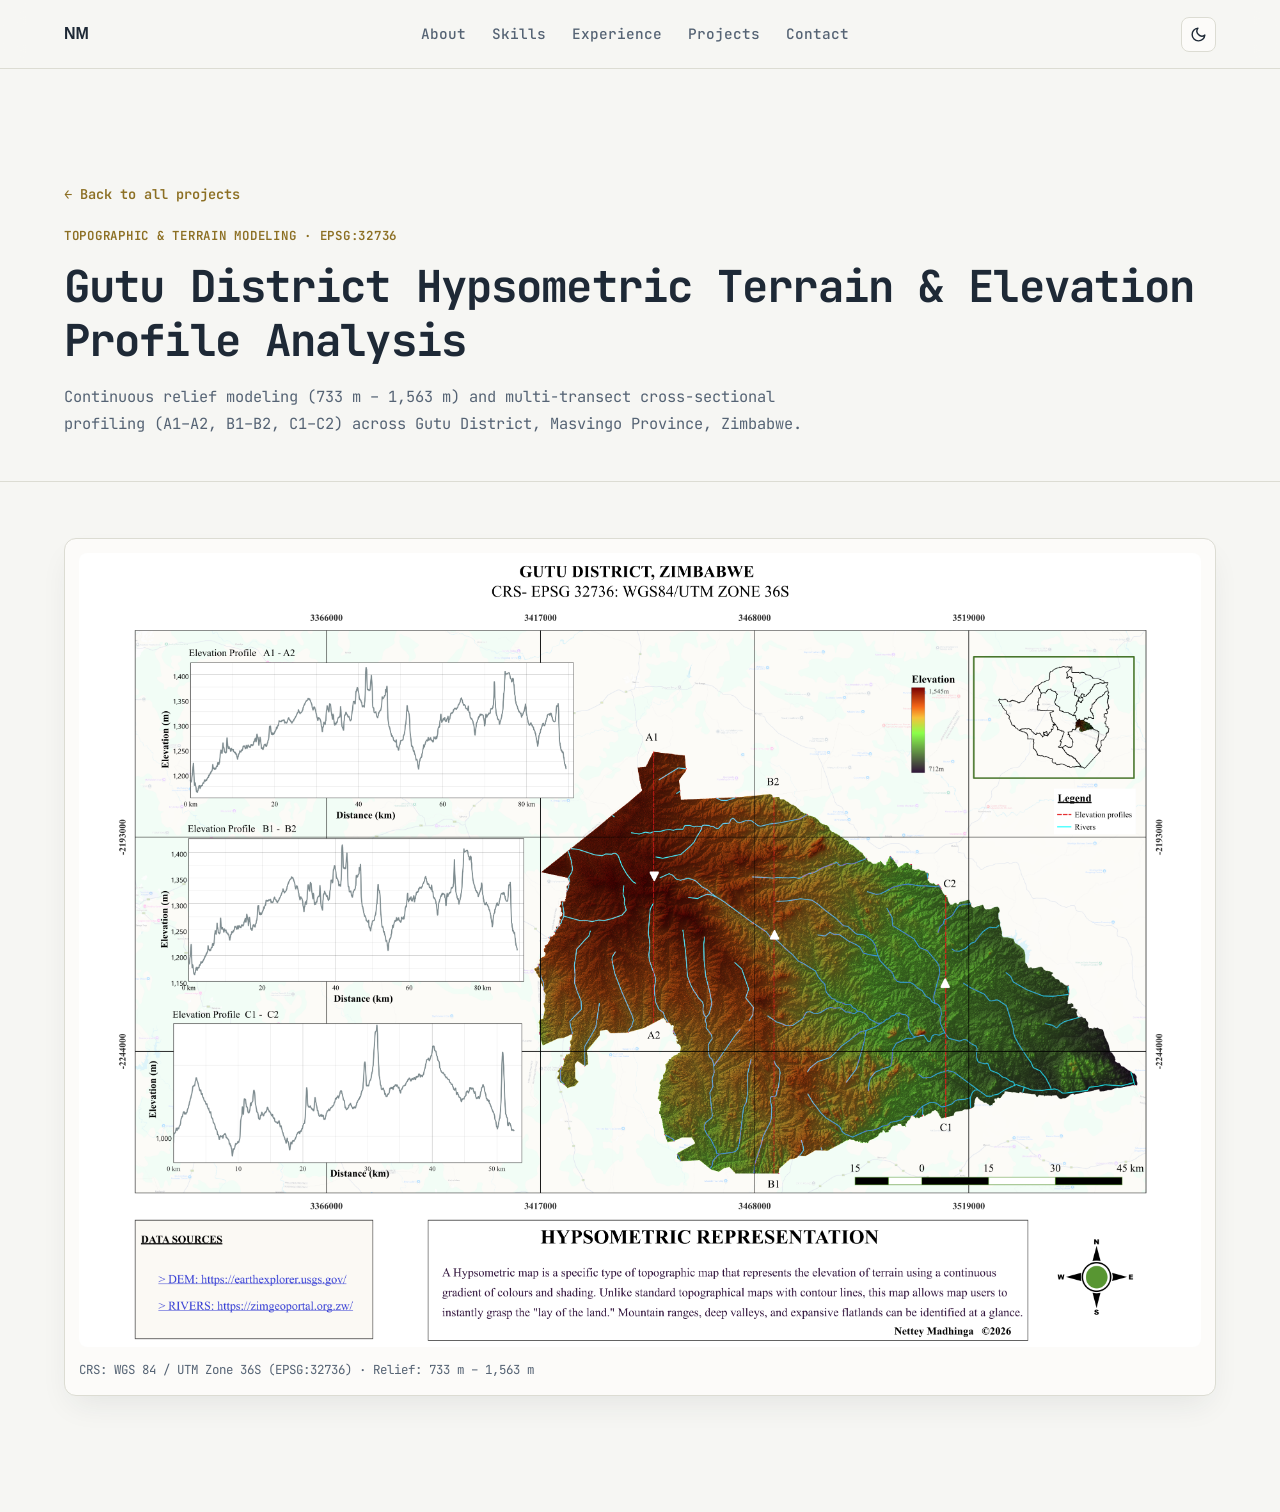
==== commit 90fff8a5: "Fix full-width stacking in Gutu workflow cards" ====
--- a/projects/gutu-hypsometric.html
+++ b/projects/gutu-hypsometric.html
@@ -10,7 +10,7 @@
   <link rel="preconnect" href="https://fonts.gstatic.com" crossorigin />
   <link href="https://fonts.googleapis.com/css2?family=JetBrains+Mono:ital,wght@0,400;0,500;0,600;0,700;1,400;1,500&display=swap" rel="stylesheet" />
 
-  <link rel="stylesheet" href="../css/style.css?v=7" />
+  <link rel="stylesheet" href="../css/style.css?v=8" />
   <style>
     .case-hero { padding: 112px 0 44px; border-bottom: 1px solid var(--border); }
     .back-link { display: inline-block; margin-bottom: 18px; color: var(--accent); text-decoration: none; font-size: 0.85rem; font-weight: 600; }
@@ -32,10 +32,10 @@
     .case-content strong { color: var(--ink); }
 
     .workflow-list { display: flex; flex-direction: column; gap: 14px; margin-bottom: 20px; }
-    .workflow-step { background: var(--surface); border: 1px solid var(--border); border-radius: 10px; padding: 16px 18px; }
-    .step-badge { display: inline-block; font-size: 0.72rem; font-weight: 700; color: var(--accent); background: var(--accent-soft); padding: 3px 9px; border-radius: 5px; margin-bottom: 8px; }
-    .workflow-step b { display: block; font-size: 0.92rem; color: var(--ink); margin-bottom: 4px; }
-    .workflow-step span { display: block; font-size: 0.84rem; color: var(--muted); line-height: 1.65; }
+    .workflow-step { display: flex; flex-direction: column; align-items: flex-start; gap: 6px; background: var(--surface); border: 1px solid var(--border); border-radius: 10px; padding: 18px 20px; }
+    .step-badge { display: inline-block; width: auto; font-size: 0.72rem; font-weight: 700; color: var(--accent); background: var(--accent-soft); padding: 4px 10px; border-radius: 5px; margin-bottom: 4px; }
+    .workflow-step b { display: block; width: 100%; font-size: 0.94rem; color: var(--ink); margin-bottom: 2px; }
+    .workflow-step span:not(.step-badge) { display: block; width: 100%; font-size: 0.85rem; color: var(--muted); line-height: 1.7; }
 
     .case-table-wrap { overflow-x: auto; border: 1px solid var(--border); border-radius: 10px; background: var(--surface); margin-top: 14px; }
     .case-table { width: 100%; border-collapse: collapse; font-size: 0.82rem; text-align: left; }
@@ -103,113 +103,4 @@
         <figure class="case-map-frame">
           <img src="../assets/maps/gutu-hypsometric.png" alt="Gutu District Hypsometric Representation and Elevation Profiles (A1–A2, B1–B2, C1–C2)" />
           <figcaption class="case-map-caption mono">
-            <span>CRS: WGS 84 / UTM Zone 36S (EPSG:32736) · Relief: 733 m – 1,563 m</span>
-            <a href="../assets/maps/gutu-hypsometric.png" target="_blank" rel="noopener">Inspect Full-Resolution Map ↗</a>
-          </figcaption>
-        </figure>
-
-        <div class="case-grid">
-          <div class="case-content">
-            <h2>Project Overview & Geodetic Rationale</h2>
-            <p>
-              Standard contour lines alone often require intensive visual interpretation to grasp regional geomorphology. For <strong>Gutu District</strong>, this cartographic study combines a continuous hypsometric elevation ramp with analytical hillshade relief and three cross-sectional terrain profiles so engineers, planners, and hydrologists can evaluate elevation transitions at a glance.
-            </p>
-            <p>
-              All raster and vector layers were projected into <strong>WGS 84 / UTM Zone 36S (EPSG:32736)</strong> to ensure true metric planimetric distances along the <strong>80 km</strong> and <strong>50 km</strong> transect baselines, eliminating angular or linear scale distortion across eastern-central Zimbabwe.
-            </p>
-
-            <h2>Methodology & QGIS Spatial Workflow</h2>
-            <div class="workflow-list">
-              <div class="workflow-step">
-                <span class="step-badge mono">01 · DEM ACQUISITION & PROJECTION</span>
-                <b>Raster Mosaicking & Metric Reprojection</b>
-                <span>Sourced Digital Elevation Model tiles from USGS EarthExplorer, reprojected all layers into WGS 84 / UTM Zone 36S (EPSG:32736) using bilinear resampling, and clipped the raster to the Gutu District boundary.</span>
-              </div>
-
-              <div class="workflow-step">
-                <span class="step-badge mono">02 · HYPSOMETRIC & HILLSHADE STYLING</span>
-                <b>Continuous Relief Modeling (733 m – 1,563 m)</b>
-                <span>Classified terrain elevations spanning 830 m of total vertical relief using a continuous pseudocolor gradient blended over directional hillshading to accentuate ridges, inselbergs, and drainage divides.</span>
-              </div>
-
-              <div class="workflow-step">
-                <span class="step-badge mono">03 · CROSS-SECTIONAL TERRAIN PROFILING</span>
-                <b>Synchronized Multi-Transect Sampling</b>
-                <span>Digitized three linear transects—<strong>A1–A2</strong> (80 km north–south), <strong>B1–B2</strong> (80 km), and <strong>C1–C2</strong> (50 km)—generating synchronized elevation-versus-distance graphs overlaid with district river networks from the Zimbabwe GeoPortal.</span>
-              </div>
-
-              <div class="workflow-step">
-                <span class="step-badge mono">04 · CARTOGRAPHIC PRINT LAYOUT</span>
-                <b>Grid Verification & Visual Hierarchy</b>
-                <span>Composed a publication-grade print layout integrating a metric UTM coordinate grid, inset regional locator map, verified scale bar, and aligned cross-sectional profile charts.</span>
-              </div>
-            </div>
-
-            <h2>Key Findings & Terrain Zones</h2>
-            <p>
-              The northwestern sector of Gutu rises above <strong>1,400–1,563 m</strong>, forming an elevated granitic watershed divide that channels surface runoff southeastward into lower-lying river valleys around <strong>733–1,000 m</strong>.
-            </p>
-
-            <div class="case-table-wrap">
-              <table class="case-table">
-                <thead>
-                  <tr>
-                    <th>Elevation Band</th>
-                    <th>Geomorphological Zone</th>
-                    <th>Engineering & Hydrological Implication</th>
-                  </tr>
-                </thead>
-                <tbody>
-                  <tr>
-                    <td><b>1,400 m – 1,563 m</b></td>
-                    <td>Northwestern granitic uplands & watershed divide</td>
-                    <td>Primary headwater catchment; shallow bedrock requiring geotechnical checks for foundations</td>
-                  </tr>
-                  <tr>
-                    <td><b>1,000 m – 1,400 m</b></td>
-                    <td>Central undulating plateau & broad interfluves</td>
-                    <td>Favorable gradients for road corridors, rural service centers & rain-fed agriculture</td>
-                  </tr>
-                  <tr>
-                    <td><b>733 m – 1,000 m</b></td>
-                    <td>Southeastern river valleys & drainage outlets</td>
-                    <td>High runoff accumulation; requires bridge/culvert sizing & riparian flood buffers</td>
-                  </tr>
-                </tbody>
-              </table>
-            </div>
-          </div>
-
-          <aside class="case-sidebar">
-            <div class="spec-card">
-              <div class="spec-card-title">Technical Specifications</div>
-              <div class="spec-row"><span>Study Area</span><b>Gutu District, ZW</b></div>
-              <div class="spec-row"><span>Coordinate System</span><b>EPSG:32736 (UTM 36S)</b></div>
-              <div class="spec-row"><span>Elevation Span</span><b>733 m – 1,563 m</b></div>
-              <div class="spec-row"><span>Total Relief</span><b>830 m Vertical Span</b></div>
-              <div class="spec-row"><span>Transect Lengths</span><b>80 km, 80 km, 50 km</b></div>
-              <div class="spec-row"><span>Data Sources</span><b>USGS DEM, ZimGeoPortal</b></div>
-              <div class="spec-row"><span>Software</span><b>QGIS Print Layout</b></div>
-            </div>
-          </aside>
-        </div>
-
-        <div class="case-nav-footer">
-          <a href="../index.html#projects" class="btn btn-outline">← All Projects</a>
-          <a href="hurungwe-slope.html" class="btn btn-primary">Next: Hurungwe Slope Analysis →</a>
-        </div>
-      </div>
-    </section>
-  </main>
-
-  <footer class="site-footer">
-    <div class="container">
-      <div class="footer-bottom mono" style="border-top: none; padding-top: 0;">
-        <span>© <span id="year"></span> Nettey Madhinga.</span>
-        <a href="../index.html#projects" style="color: inherit;">← Return to Portfolio</a>
-      </div>
-    </div>
-  </footer>
-  <script src="../js/main.js"></script>
-</body>
-</html>+            <span>CRS: WGS 84 / UTM Zone 36S (EPSG:32736) · Relief: 733 m – 1,563 m</span>
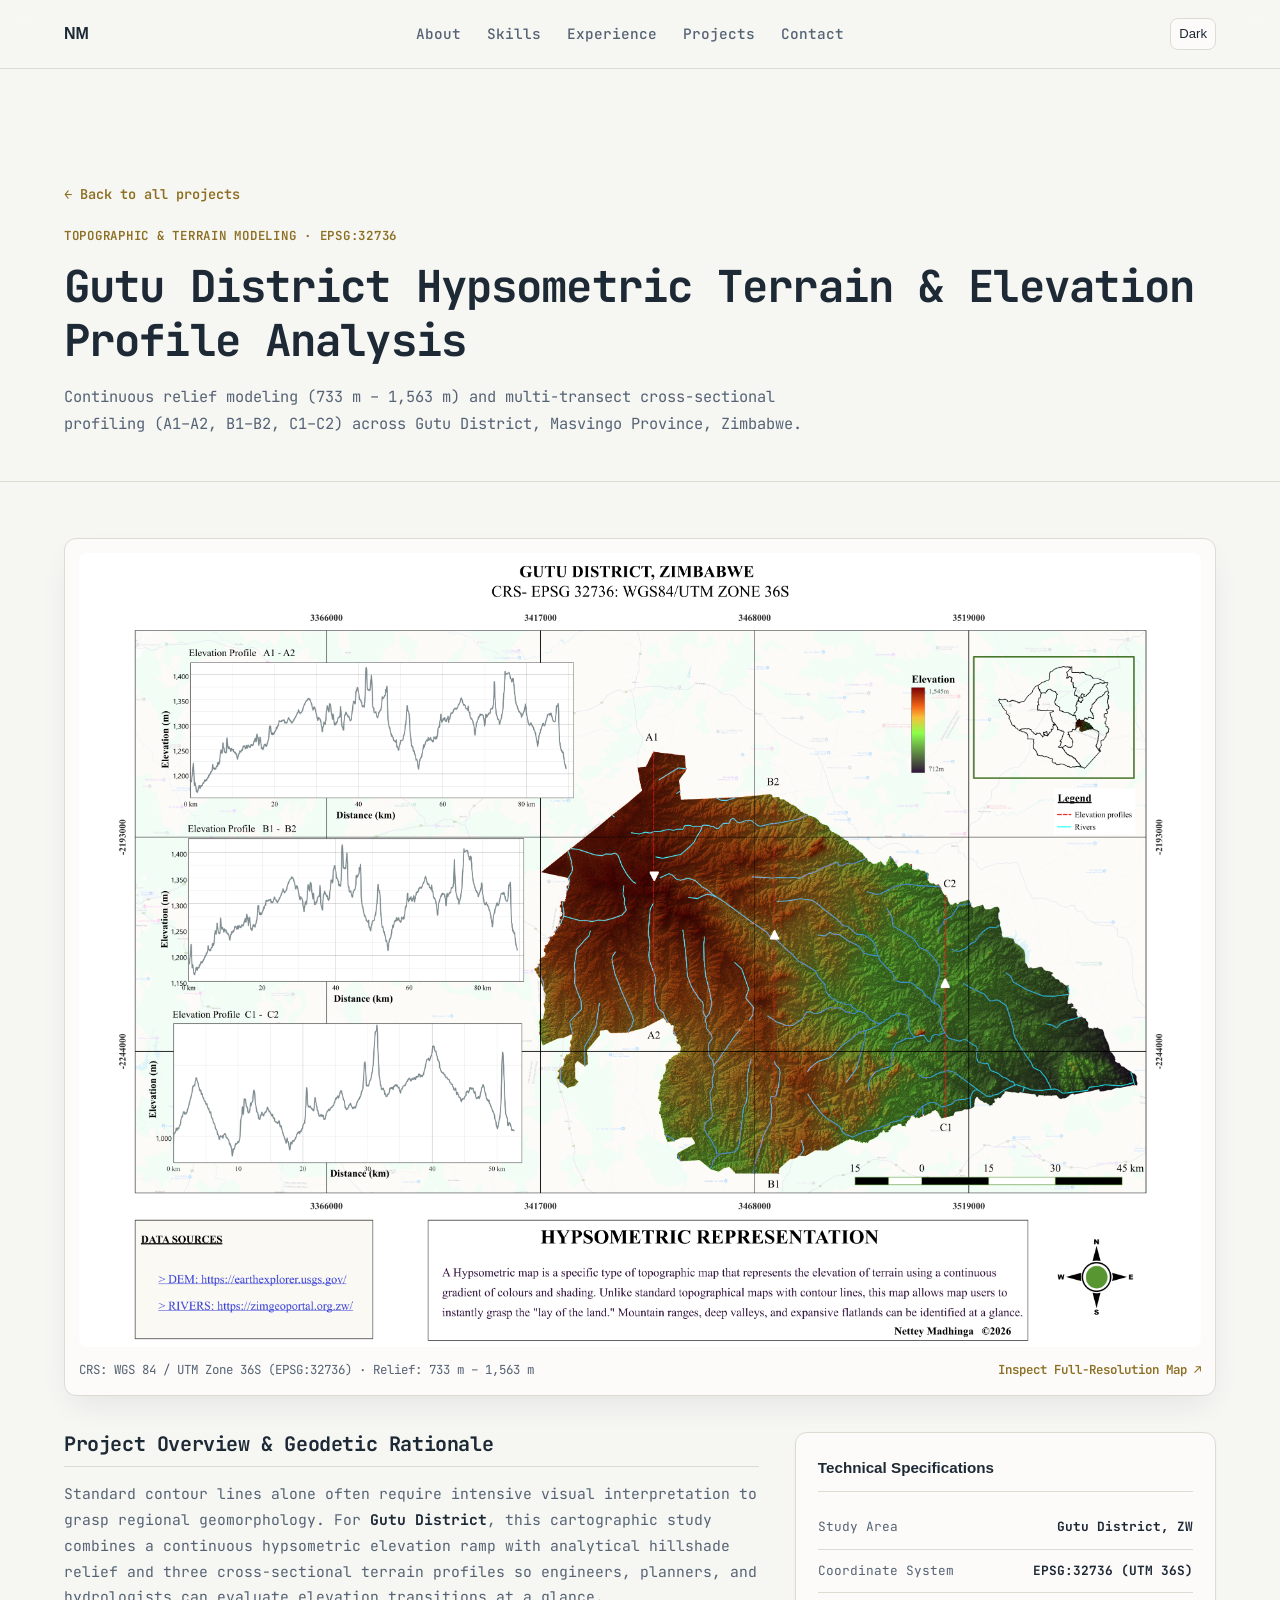
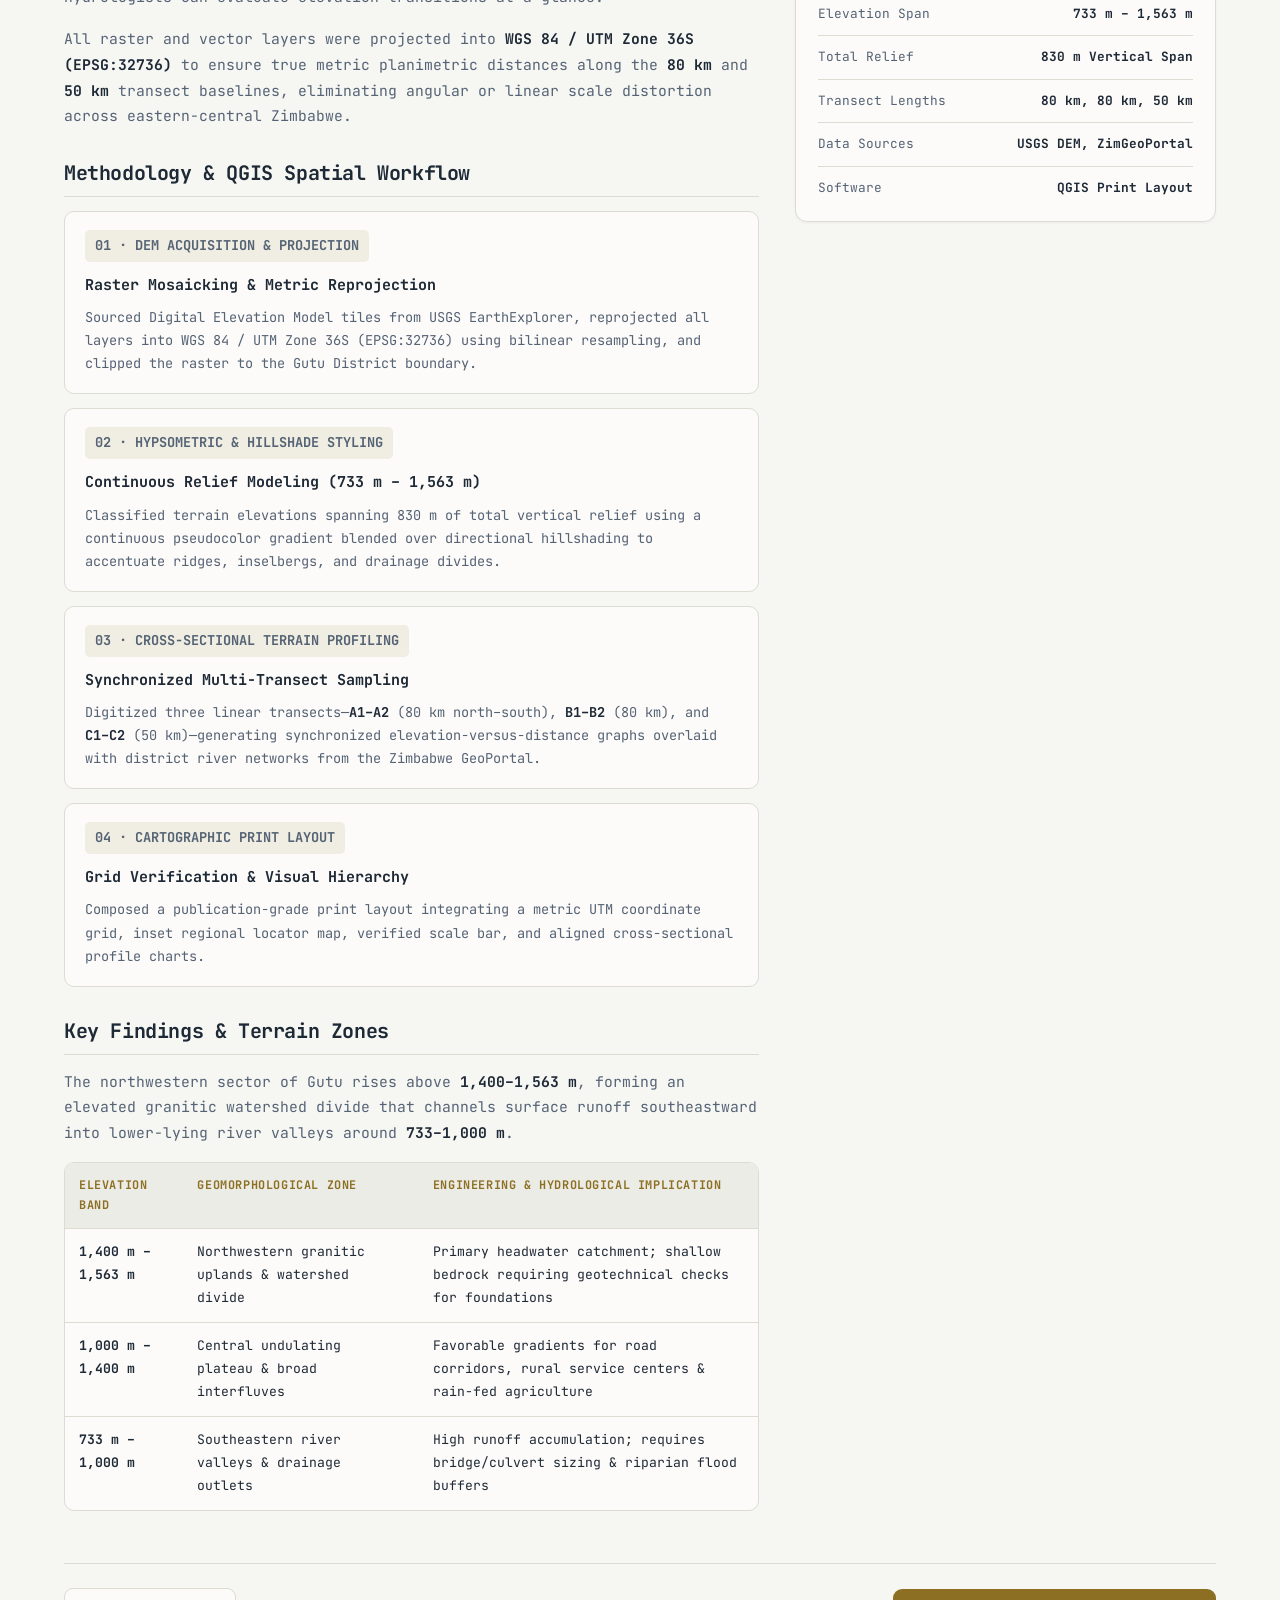
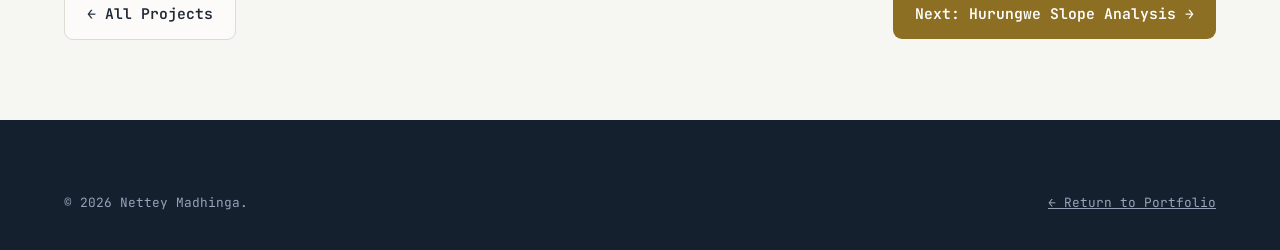
==== commit fd0ffaf8: "Restore complete Gutu case study content and theme script" ====
--- a/projects/gutu-hypsometric.html
+++ b/projects/gutu-hypsometric.html
@@ -10,7 +10,7 @@
   <link rel="preconnect" href="https://fonts.gstatic.com" crossorigin />
   <link href="https://fonts.googleapis.com/css2?family=JetBrains+Mono:ital,wght@0,400;0,500;0,600;0,700;1,400;1,500&display=swap" rel="stylesheet" />
 
-  <link rel="stylesheet" href="../css/style.css?v=8" />
+  <link rel="stylesheet" href="../css/style.css?v=9" />
   <style>
     .case-hero { padding: 112px 0 44px; border-bottom: 1px solid var(--border); }
     .back-link { display: inline-block; margin-bottom: 18px; color: var(--accent); text-decoration: none; font-size: 0.85rem; font-weight: 600; }
@@ -25,14 +25,14 @@
     .case-map-caption a { color: var(--accent); text-decoration: none; font-weight: 600; }
     .case-map-caption a:hover { text-decoration: underline; }
 
-    .case-grid { display: grid; grid-template-columns: 1.65fr 1.15fr; gap: 36px; align-items: start; margin-top: 24px; }
+    .case-grid { display: grid; grid-template-columns: minmax(0, 1.65fr) minmax(0, 1fr); gap: 36px; align-items: start; margin-top: 24px; }
     .case-content h2 { font-size: 1.25rem; color: var(--ink); margin: 32px 0 14px; padding-bottom: 10px; border-bottom: 1px solid var(--border); }
     .case-content h2:first-child { margin-top: 0; }
     .case-content p { line-height: 1.75; color: var(--muted); margin: 0 0 16px; font-size: 0.92rem; }
     .case-content strong { color: var(--ink); }
 
     .workflow-list { display: flex; flex-direction: column; gap: 14px; margin-bottom: 20px; }
-    .workflow-step { display: flex; flex-direction: column; align-items: flex-start; gap: 6px; background: var(--surface); border: 1px solid var(--border); border-radius: 10px; padding: 18px 20px; }
+    .workflow-step { display: flex !important; flex-direction: column !important; align-items: flex-start !important; gap: 6px !important; background: var(--surface); border: 1px solid var(--border); border-radius: 10px; padding: 18px 20px; }
     .step-badge { display: inline-block; width: auto; font-size: 0.72rem; font-weight: 700; color: var(--accent); background: var(--accent-soft); padding: 4px 10px; border-radius: 5px; margin-bottom: 4px; }
     .workflow-step b { display: block; width: 100%; font-size: 0.94rem; color: var(--ink); margin-bottom: 2px; }
     .workflow-step span:not(.step-badge) { display: block; width: 100%; font-size: 0.85rem; color: var(--muted); line-height: 1.7; }
@@ -43,9 +43,11 @@
     .case-table th { background: var(--bg-alt); color: var(--accent); font-size: 0.74rem; text-transform: uppercase; letter-spacing: 0.05em; }
     .case-table tr:last-child td { border-bottom: none; }
 
-    .case-sidebar { position: sticky; top: 92px; }
-    .case-sidebar .spec-card { width: 100%; }
+    .case-sidebar { position: sticky; top: 92px; min-width: 0; }
+    .case-sidebar .spec-card { width: 100%; box-sizing: border-box; }
     .case-sidebar .spec-row { font-size: 0.8rem; gap: 12px; }
+    .case-sidebar .spec-row span,
+    .case-sidebar .spec-row b { white-space: normal !important; }
 
     .case-nav-footer { margin-top: 52px; padding-top: 24px; border-top: 1px solid var(--border); display: flex; justify-content: space-between; align-items: center; flex-wrap: wrap; gap: 14px; }
 
@@ -67,22 +69,7 @@
         <a href="../index.html#contact">Contact</a>
       </nav>
       <div class="nav-actions">
-        <button id="themeToggle" class="icon-btn" aria-label="Toggle dark mode" title="Toggle Light/Dark Theme">
-          <svg class="icon-moon" width="17" height="17" viewBox="0 0 24 24" fill="none" stroke="currentColor" stroke-width="2" stroke-linecap="round" stroke-linejoin="round" aria-hidden="true">
-            <path d="M21 12.79A9 9 0 1 1 11.21 3 7 7 0 0 0 21 12.79z"></path>
-          </svg>
-          <svg class="icon-sun" width="17" height="17" viewBox="0 0 24 24" fill="none" stroke="currentColor" stroke-width="2" stroke-linecap="round" stroke-linejoin="round" aria-hidden="true">
-            <circle cx="12" cy="12" r="5"></circle>
-            <line x1="12" y1="1" x2="12" y2="3"></line>
-            <line x1="12" y1="21" x2="12" y2="23"></line>
-            <line x1="4.22" y1="4.22" x2="5.64" y2="5.64"></line>
-            <line x1="18.36" y1="18.36" x2="19.78" y2="19.78"></line>
-            <line x1="1" y1="12" x2="3" y2="12"></line>
-            <line x1="21" y1="12" x2="23" y2="12"></line>
-            <line x1="4.22" y1="19.78" x2="5.64" y2="18.36"></line>
-            <line x1="18.36" y1="5.64" x2="19.78" y2="4.22"></line>
-          </svg>
-        </button>
+        <button id="themeToggle" class="icon-btn" aria-label="Toggle dark mode"><span class="theme-label">Dark</span></button>
         <button id="menuToggle" class="icon-btn mobile-only" aria-label="Open menu">Menu</button>
       </div>
     </div>
@@ -92,8 +79,8 @@
     <section class="case-hero">
       <div class="container">
         <a href="../index.html#projects" class="back-link mono">← Back to all projects</a>
-        <div class="eyebrow mono">TOPOGRAPHIC & TERRAIN MODELING · EPSG:32736</div>
-        <h1>Gutu District Hypsometric Terrain & Elevation Profile Analysis</h1>
+        <div class="eyebrow mono">TOPOGRAPHIC &amp; TERRAIN MODELING · EPSG:32736</div>
+        <h1>Gutu District Hypsometric Terrain &amp; Elevation Profile Analysis</h1>
         <p class="case-lead">Continuous relief modeling (733 m – 1,563 m) and multi-transect cross-sectional profiling (A1–A2, B1–B2, C1–C2) across Gutu District, Masvingo Province, Zimbabwe.</p>
       </div>
     </section>
@@ -103,4 +90,113 @@
         <figure class="case-map-frame">
           <img src="../assets/maps/gutu-hypsometric.png" alt="Gutu District Hypsometric Representation and Elevation Profiles (A1–A2, B1–B2, C1–C2)" />
           <figcaption class="case-map-caption mono">
-            <span>CRS: WGS 84 / UTM Zone 36S (EPSG:32736) · Relief: 733 m – 1,563 m</span>+            <span>CRS: WGS 84 / UTM Zone 36S (EPSG:32736) · Relief: 733 m – 1,563 m</span>
+            <a href="../assets/maps/gutu-hypsometric.png" target="_blank" rel="noopener">Inspect Full-Resolution Map ↗</a>
+          </figcaption>
+        </figure>
+
+        <div class="case-grid">
+          <div class="case-content">
+            <h2>Project Overview &amp; Geodetic Rationale</h2>
+            <p>
+              Standard contour lines alone often require intensive visual interpretation to grasp regional geomorphology. For <strong>Gutu District</strong>, this cartographic study combines a continuous hypsometric elevation ramp with analytical hillshade relief and three cross-sectional terrain profiles so engineers, planners, and hydrologists can evaluate elevation transitions at a glance.
+            </p>
+            <p>
+              All raster and vector layers were projected into <strong>WGS 84 / UTM Zone 36S (EPSG:32736)</strong> to ensure true metric planimetric distances along the <strong>80 km</strong> and <strong>50 km</strong> transect baselines, eliminating angular or linear scale distortion across eastern-central Zimbabwe.
+            </p>
+
+            <h2>Methodology &amp; QGIS Spatial Workflow</h2>
+            <div class="workflow-list">
+              <div class="workflow-step">
+                <span class="step-badge mono">01 · DEM ACQUISITION &amp; PROJECTION</span>
+                <b>Raster Mosaicking &amp; Metric Reprojection</b>
+                <span>Sourced Digital Elevation Model tiles from USGS EarthExplorer, reprojected all layers into WGS 84 / UTM Zone 36S (EPSG:32736) using bilinear resampling, and clipped the raster to the Gutu District boundary.</span>
+              </div>
+
+              <div class="workflow-step">
+                <span class="step-badge mono">02 · HYPSOMETRIC &amp; HILLSHADE STYLING</span>
+                <b>Continuous Relief Modeling (733 m – 1,563 m)</b>
+                <span>Classified terrain elevations spanning 830 m of total vertical relief using a continuous pseudocolor gradient blended over directional hillshading to accentuate ridges, inselbergs, and drainage divides.</span>
+              </div>
+
+              <div class="workflow-step">
+                <span class="step-badge mono">03 · CROSS-SECTIONAL TERRAIN PROFILING</span>
+                <b>Synchronized Multi-Transect Sampling</b>
+                <span>Digitized three linear transects—<strong>A1–A2</strong> (80 km north–south), <strong>B1–B2</strong> (80 km), and <strong>C1–C2</strong> (50 km)—generating synchronized elevation-versus-distance graphs overlaid with district river networks from the Zimbabwe GeoPortal.</span>
+              </div>
+
+              <div class="workflow-step">
+                <span class="step-badge mono">04 · CARTOGRAPHIC PRINT LAYOUT</span>
+                <b>Grid Verification &amp; Visual Hierarchy</b>
+                <span>Composed a publication-grade print layout integrating a metric UTM coordinate grid, inset regional locator map, verified scale bar, and aligned cross-sectional profile charts.</span>
+              </div>
+            </div>
+
+            <h2>Key Findings &amp; Terrain Zones</h2>
+            <p>
+              The northwestern sector of Gutu rises above <strong>1,400–1,563 m</strong>, forming an elevated granitic watershed divide that channels surface runoff southeastward into lower-lying river valleys around <strong>733–1,000 m</strong>.
+            </p>
+
+            <div class="case-table-wrap">
+              <table class="case-table">
+                <thead>
+                  <tr>
+                    <th>Elevation Band</th>
+                    <th>Geomorphological Zone</th>
+                    <th>Engineering &amp; Hydrological Implication</th>
+                  </tr>
+                </thead>
+                <tbody>
+                  <tr>
+                    <td><b>1,400 m – 1,563 m</b></td>
+                    <td>Northwestern granitic uplands &amp; watershed divide</td>
+                    <td>Primary headwater catchment; shallow bedrock requiring geotechnical checks for foundations</td>
+                  </tr>
+                  <tr>
+                    <td><b>1,000 m – 1,400 m</b></td>
+                    <td>Central undulating plateau &amp; broad interfluves</td>
+                    <td>Favorable gradients for road corridors, rural service centers &amp; rain-fed agriculture</td>
+                  </tr>
+                  <tr>
+                    <td><b>733 m – 1,000 m</b></td>
+                    <td>Southeastern river valleys &amp; drainage outlets</td>
+                    <td>High runoff accumulation; requires bridge/culvert sizing &amp; riparian flood buffers</td>
+                  </tr>
+                </tbody>
+              </table>
+            </div>
+          </div>
+
+          <aside class="case-sidebar">
+            <div class="spec-card">
+              <div class="spec-card-title">Technical Specifications</div>
+              <div class="spec-row"><span>Study Area</span><b>Gutu District, ZW</b></div>
+              <div class="spec-row"><span>Coordinate System</span><b>EPSG:32736 (UTM 36S)</b></div>
+              <div class="spec-row"><span>Elevation Span</span><b>733 m – 1,563 m</b></div>
+              <div class="spec-row"><span>Total Relief</span><b>830 m Vertical Span</b></div>
+              <div class="spec-row"><span>Transect Lengths</span><b>80 km, 80 km, 50 km</b></div>
+              <div class="spec-row"><span>Data Sources</span><b>USGS DEM, ZimGeoPortal</b></div>
+              <div class="spec-row"><span>Software</span><b>QGIS Print Layout</b></div>
+            </div>
+          </aside>
+        </div>
+
+        <div class="case-nav-footer">
+          <a href="../index.html#projects" class="btn btn-outline">← All Projects</a>
+          <a href="hurungwe-slope.html" class="btn btn-primary">Next: Hurungwe Slope Analysis →</a>
+        </div>
+      </div>
+    </section>
+  </main>
+
+  <footer class="site-footer">
+    <div class="container">
+      <div class="footer-bottom mono" style="border-top: none; padding-top: 0;">
+        <span>© <span id="year"></span> Nettey Madhinga.</span>
+        <a href="../index.html#projects" style="color: inherit;">← Return to Portfolio</a>
+      </div>
+    </div>
+  </footer>
+  <script src="../js/main.js"></script>
+</body>
+</html>
